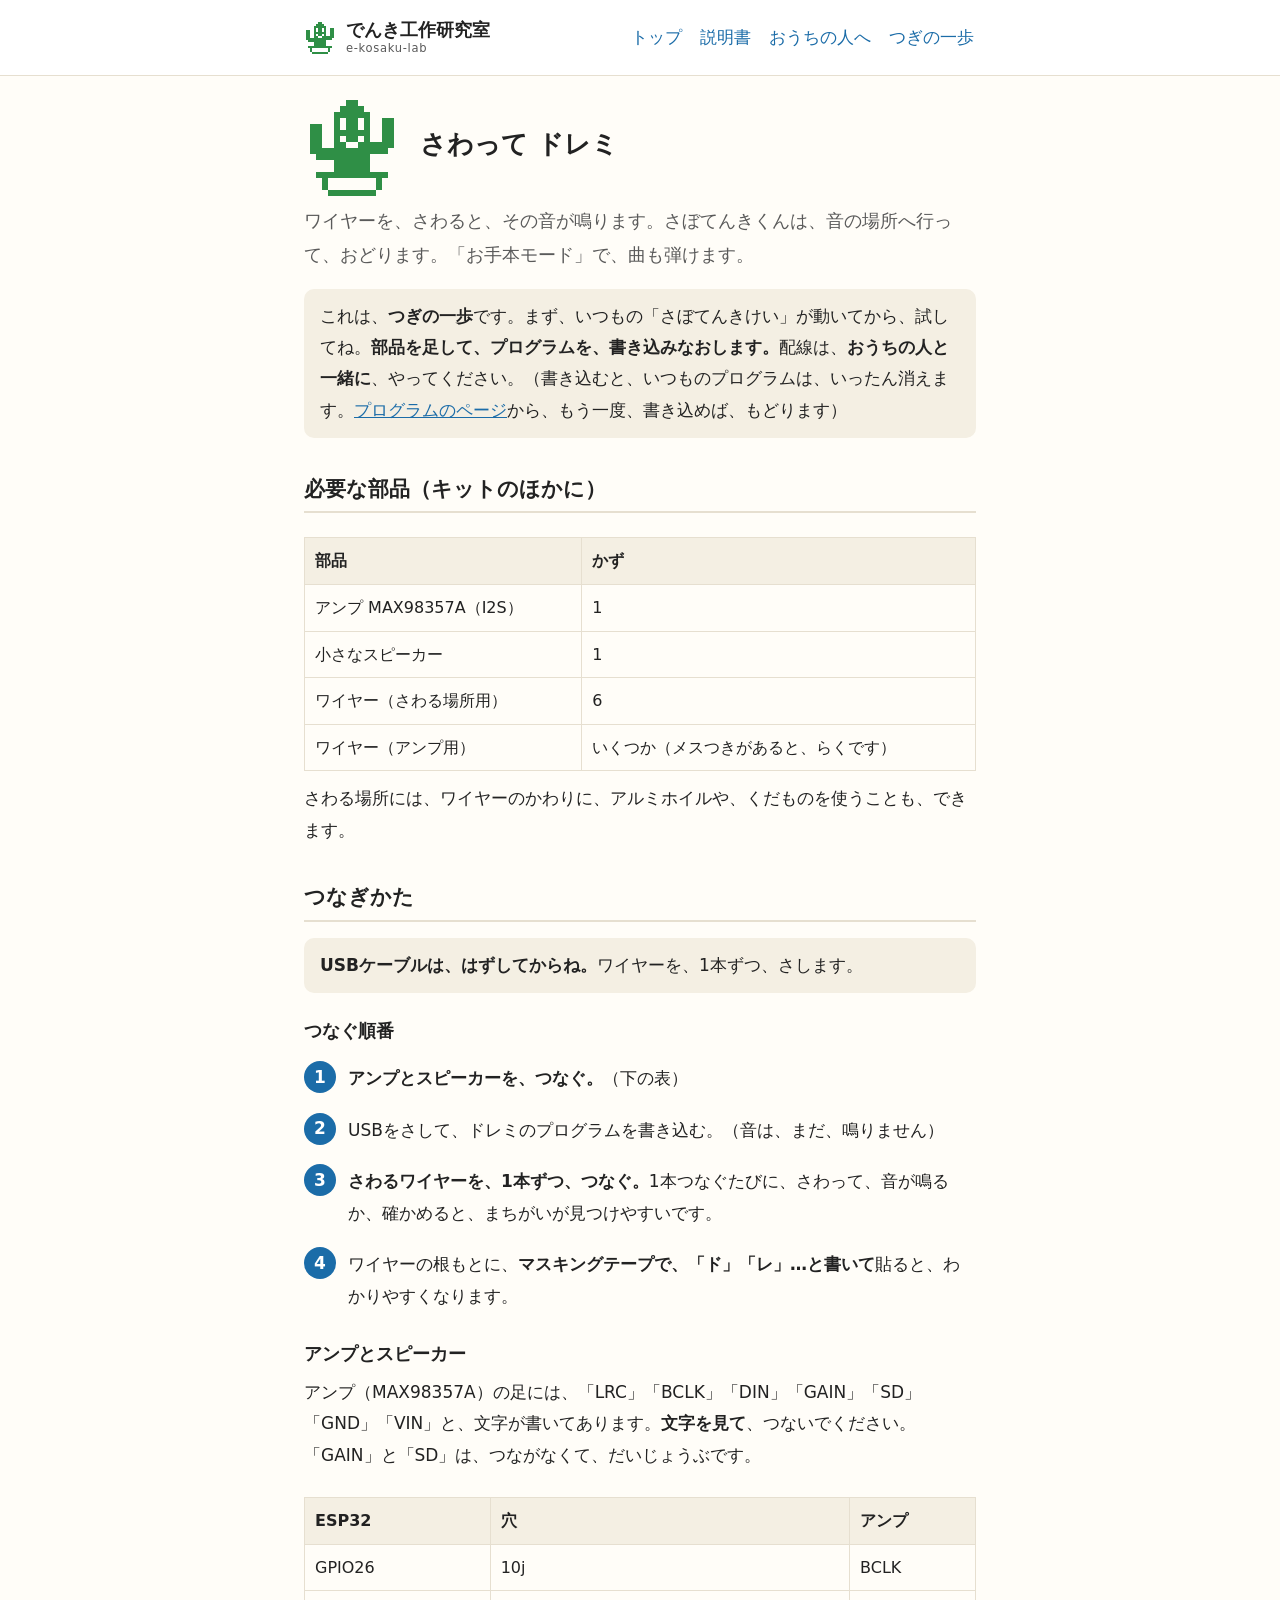
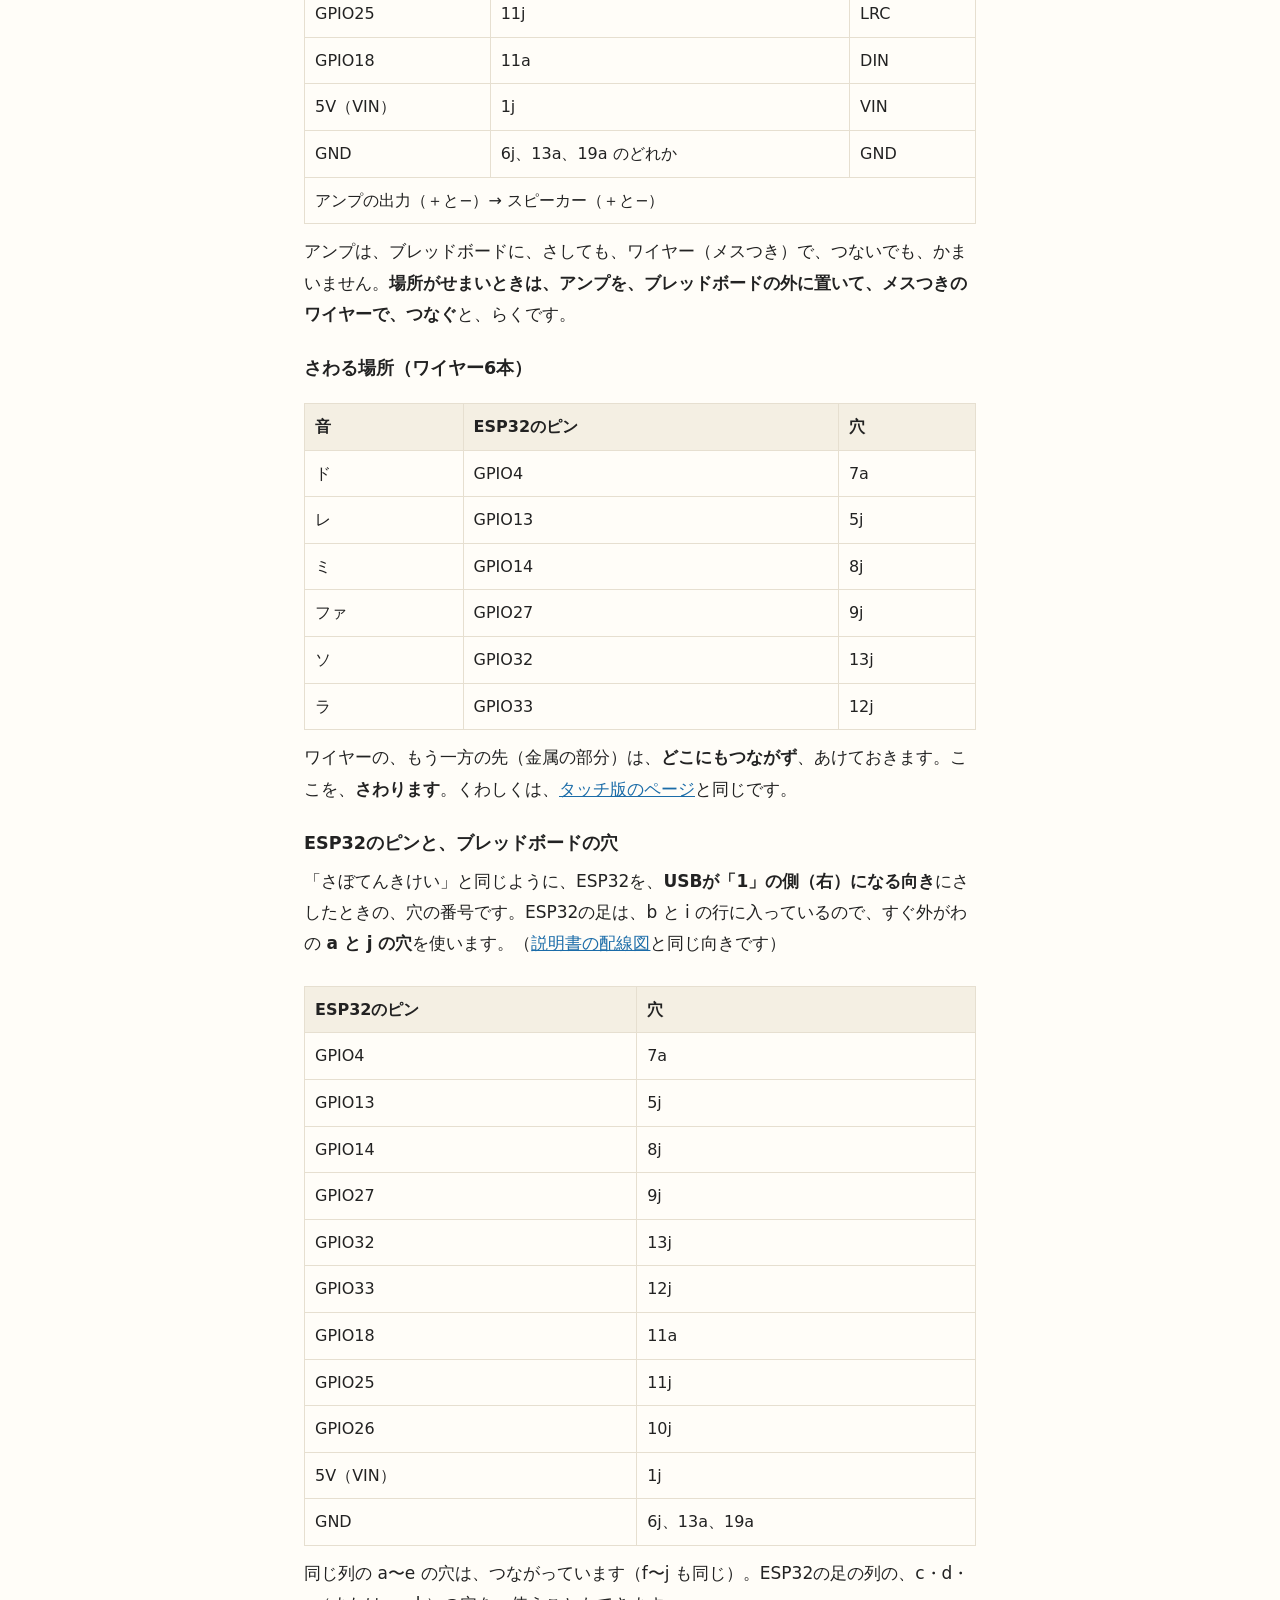
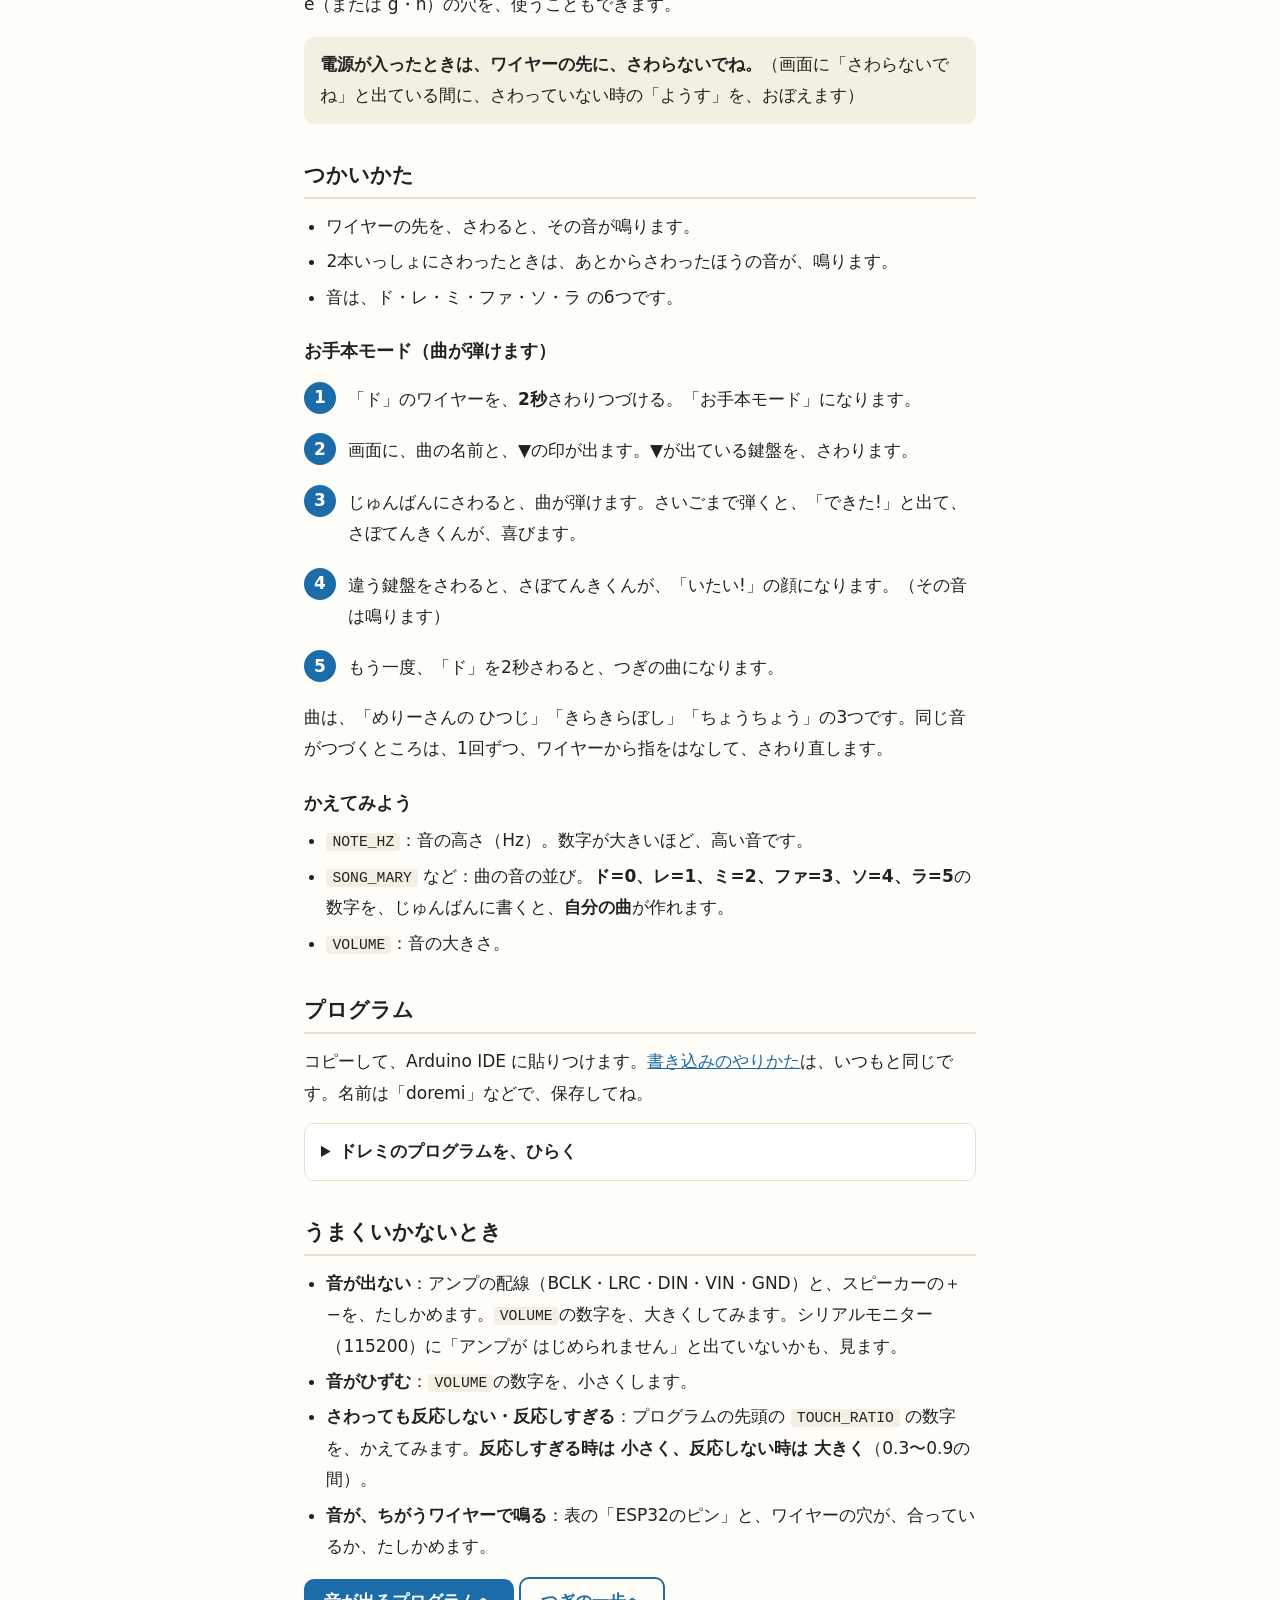
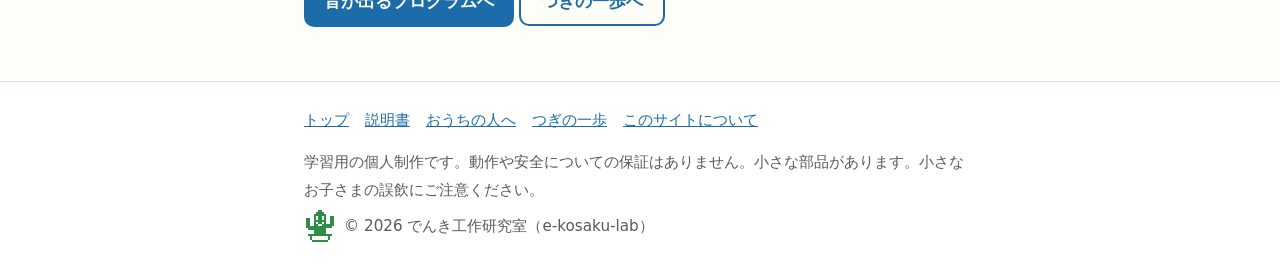
==== doremi.html @ 2db9613e "ふみきり・ドレミを別ページにして、配線の解説を追加 Co-Authored-By: Claude Sonnet 5.5 <noreply@anthropic.com>" ====
<!doctype html>
<html lang="ja">
<head>
<meta charset="utf-8">
<meta name="viewport" content="width=device-width, initial-scale=1">
<title>さわってドレミを作る｜でんき工作研究室</title>
<meta name="description" content="ワイヤーをさわると、ドレミの音が鳴り、さぼてんきくんがおどります。お手本モードで曲も弾けます。プログラムと配線の説明です。">
<link rel="stylesheet" href="style.css">
<link rel="icon" href="favicon.svg" type="image/svg+xml">
<style>
pre.code{max-height:28em;overflow:auto;font-size:.82rem;line-height:1.5;white-space:pre}
.copybar{position:sticky;top:0;z-index:2;background:var(--bg,#fff);padding:6px 0}
</style>
</head>
<body>
<a class="skip" href="#main">本文へ</a>
<header class="site">
  <div class="wrap">
    <a class="brand" href="index.html"><canvas class="sabo xs" data-face="kaiteki" aria-hidden="true"></canvas><span class="brand-text">でんき工作研究室<small>e-kosaku-lab</small></span></a>
    <nav class="main" aria-label="メインメニュー">
      <ul>
        <li><a href="index.html">トップ</a></li>
        <li><a href="manual.html">説明書</a></li>
        <li><a href="parents.html">おうちの人へ</a></li>
        <li><a href="next.html">つぎの一歩</a></li>
      </ul>
    </nav>
  </div>
</header>

<main id="main">
<div class="wrap">

  <div class="hero">
    <canvas class="sabo l" data-face="kaiteki" role="img" aria-label="サボテンのキャラクター、さぼてんきくん"></canvas>
    <h1>さわって ドレミ</h1>
  </div>
  <p class="lead">ワイヤーを、さわると、その音が鳴ります。さぼてんきくんは、音の場所へ行って、おどります。「お手本モード」で、曲も弾けます。</p>
  <div class="note">
    これは、<strong>つぎの一歩</strong>です。まず、いつもの「さぼてんきけい」が動いてから、試してね。<strong>部品を足して、プログラムを、書き込みなおします。</strong>配線は、<strong>おうちの人と一緒に</strong>、やってください。（書き込むと、いつものプログラムは、いったん消えます。<a href="program.html">プログラムのページ</a>から、もう一度、書き込めば、もどります）
  </div>

  <h2 id="parts">必要な部品（キットのほかに）</h2>
  <div class="tablewrap">
    <table>
      <thead><tr><th>部品</th><th>かず</th></tr></thead>
      <tbody>
        <tr><td class="nw">アンプ MAX98357A（I2S）</td><td>1</td></tr>
        <tr><td class="nw">小さなスピーカー</td><td>1</td></tr>
        <tr><td class="nw">ワイヤー（さわる場所用）</td><td>6</td></tr>
        <tr><td class="nw">ワイヤー（アンプ用）</td><td>いくつか（メスつきがあると、らくです）</td></tr>
      </tbody>
    </table>
  </div>
  <p>さわる場所には、ワイヤーのかわりに、アルミホイルや、くだものを使うことも、できます。</p>

  <h2 id="wire">つなぎかた</h2>
  <div class="note"><strong>USBケーブルは、はずしてからね。</strong>ワイヤーを、1本ずつ、さします。</div>

  <h3>つなぐ順番</h3>
  <ol class="steps">
    <li><strong>アンプとスピーカーを、つなぐ。</strong>（下の表）</li>
    <li>USBをさして、ドレミのプログラムを書き込む。（音は、まだ、鳴りません）</li>
    <li><strong>さわるワイヤーを、1本ずつ、つなぐ。</strong>1本つなぐたびに、さわって、音が鳴るか、確かめると、まちがいが見つけやすいです。</li>
    <li>ワイヤーの根もとに、<strong>マスキングテープで、「ド」「レ」…と書いて</strong>貼ると、わかりやすくなります。</li>
  </ol>
  <h3>アンプとスピーカー</h3>
  <p>アンプ（MAX98357A）の足には、「LRC」「BCLK」「DIN」「GAIN」「SD」「GND」「VIN」と、文字が書いてあります。<strong>文字を見て</strong>、つないでください。「GAIN」と「SD」は、つながなくて、だいじょうぶです。</p>
  <div class="tablewrap">
    <table>
      <thead><tr><th>ESP32</th><th>穴</th><th>アンプ</th></tr></thead>
      <tbody>
        <tr><td>GPIO26</td><td>10j</td><td>BCLK</td></tr>
        <tr><td>GPIO25</td><td>11j</td><td>LRC</td></tr>
        <tr><td>GPIO18</td><td>11a</td><td>DIN</td></tr>
        <tr><td>5V（VIN）</td><td>1j</td><td>VIN</td></tr>
        <tr><td>GND</td><td>6j、13a、19a のどれか</td><td>GND</td></tr>
        <tr><td colspan="3">アンプの出力（＋と−）→ スピーカー（＋と−）</td></tr>
      </tbody>
    </table>
  </div>
  <p>アンプは、ブレッドボードに、さしても、ワイヤー（メスつき）で、つないでも、かまいません。<strong>場所がせまいときは、アンプを、ブレッドボードの外に置いて、メスつきのワイヤーで、つなぐ</strong>と、らくです。</p>

  <h3>さわる場所（ワイヤー6本）</h3>
  <div class="tablewrap">
    <table>
      <thead><tr><th>音</th><th>ESP32のピン</th><th>穴</th></tr></thead>
      <tbody>
        <tr><td>ド</td><td>GPIO4</td><td>7a</td></tr>
        <tr><td>レ</td><td>GPIO13</td><td>5j</td></tr>
        <tr><td>ミ</td><td>GPIO14</td><td>8j</td></tr>
        <tr><td>ファ</td><td>GPIO27</td><td>9j</td></tr>
        <tr><td>ソ</td><td>GPIO32</td><td>13j</td></tr>
        <tr><td>ラ</td><td>GPIO33</td><td>12j</td></tr>
      </tbody>
    </table>
  </div>
  <p>ワイヤーの、もう一方の先（金属の部分）は、<strong>どこにもつながず</strong>、あけておきます。ここを、<strong>さわります</strong>。くわしくは、<a href="touch.html">タッチ版のページ</a>と同じです。</p>
  <h3>ESP32のピンと、ブレッドボードの穴</h3>
  <p>「さぼてんきけい」と同じように、ESP32を、<strong>USBが「1」の側（右）になる向き</strong>にさしたときの、穴の番号です。ESP32の足は、b と i の行に入っているので、すぐ外がわの <strong>a と j の穴</strong>を使います。（<a href="manual.html#step1">説明書の配線図</a>と同じ向きです）</p>
  <div class="tablewrap">
    <table>
      <thead><tr><th>ESP32のピン</th><th>穴</th></tr></thead>
      <tbody>
        <tr><td>GPIO4</td><td>7a</td></tr>
        <tr><td>GPIO13</td><td>5j</td></tr>
        <tr><td>GPIO14</td><td>8j</td></tr>
        <tr><td>GPIO27</td><td>9j</td></tr>
        <tr><td>GPIO32</td><td>13j</td></tr>
        <tr><td>GPIO33</td><td>12j</td></tr>
        <tr><td>GPIO18</td><td>11a</td></tr>
        <tr><td>GPIO25</td><td>11j</td></tr>
        <tr><td>GPIO26</td><td>10j</td></tr>
        <tr><td>5V（VIN）</td><td>1j</td></tr>
        <tr><td>GND</td><td>6j、13a、19a</td></tr>
      </tbody>
    </table>
  </div>
  <p>同じ列の a〜e の穴は、つながっています（f〜j も同じ）。ESP32の足の列の、c・d・e（または g・h）の穴を、使うこともできます。</p>

  <div class="note"><strong>電源が入ったときは、ワイヤーの先に、さわらないでね。</strong>（画面に「さわらないでね」と出ている間に、さわっていない時の「ようす」を、おぼえます）</div>

  <h2 id="use">つかいかた</h2>
  <ul>
    <li>ワイヤーの先を、さわると、その音が鳴ります。</li>
    <li>2本いっしょにさわったときは、あとからさわったほうの音が、鳴ります。</li>
    <li>音は、ド・レ・ミ・ファ・ソ・ラ の6つです。</li>
  </ul>

  <h3>お手本モード（曲が弾けます）</h3>
  <ol class="steps">
    <li>「ド」のワイヤーを、<strong>2秒</strong>さわりつづける。「お手本モード」になります。</li>
    <li>画面に、曲の名前と、<strong>▼</strong>の印が出ます。▼が出ている鍵盤を、さわります。</li>
    <li>じゅんばんにさわると、曲が弾けます。さいごまで弾くと、「できた!」と出て、さぼてんきくんが、喜びます。</li>
    <li>違う鍵盤をさわると、さぼてんきくんが、「いたい!」の顔になります。（その音は鳴ります）</li>
    <li>もう一度、「ド」を2秒さわると、つぎの曲になります。</li>
  </ol>
  <p>曲は、「めりーさんの ひつじ」「きらきらぼし」「ちょうちょう」の3つです。同じ音がつづくところは、1回ずつ、ワイヤーから指をはなして、さわり直します。</p>

  <h3>かえてみよう</h3>
  <ul>
    <li><code>NOTE_HZ</code>：音の高さ（Hz）。数字が大きいほど、高い音です。</li>
    <li><code>SONG_MARY</code> など：曲の音の並び。<strong>ド=0、レ=1、ミ=2、ファ=3、ソ=4、ラ=5</strong>の数字を、じゅんばんに書くと、<strong>自分の曲</strong>が作れます。</li>
    <li><code>VOLUME</code>：音の大きさ。</li>
  </ul>

  <h2 id="code">プログラム</h2>
  <p>コピーして、Arduino IDE に貼りつけます。<a href="program.html#steps">書き込みのやりかた</a>は、いつもと同じです。名前は「doremi」などで、保存してね。</p>
  <details>
    <summary>ドレミのプログラムを、ひらく</summary>
    <div>
      <div class="copybar"><button type="button" class="btn copy-btn" data-copy="code-doremi">ドレミをコピーする</button></div>
<pre class="code"><code id="code-doremi">// さぼてんきくんの さわってドレミ（ESP32 + 0.96インチOLED + アンプ・スピーカー）
//
// 「さぼてんきけい」の、追加パックの プログラムです。
// ワイヤー（や、アルミホイル、くだものなど）を さわると、「ドレミ」の音が 鳴ります。
// 音に あわせて、さぼてんきくんが おどります。
//
// このプログラムは Wi-Fi / Bluetooth を一切使いません（WiFi.h などを読み込んでいません）。
//
// 必要なライブラリ: U8g2 （olikraus）
// ボード設定: ツール → ボード → esp32 → 「ESP32 Dev Module」
//
// 必要な部品（キットのほかに）:
//   ・アンプ MAX98357A モジュール（I2S）と、スピーカー
//   ・ワイヤー 6本（さわる場所 用。ジャンパーワイヤーの オス側）
//
// 配線:
//   ESP32 3V3     → OLED VDD
//   ESP32 GND     → OLED GND
//   ESP32 GPIO21  → OLED SDA
//   ESP32 GPIO22  → OLED SCK
//   ESP32 GPIO26  → アンプ BCLK
//   ESP32 GPIO25  → アンプ LRC
//   ESP32 GPIO18  → アンプ DIN
//   ESP32 5V（VIN）→ アンプ VIN（アンプは、5Vでも 3.3Vでも 動きます）
//   ESP32 GND     → アンプ GND
//   アンプの 出力 → スピーカー（＋と −）
//   さわる場所（ワイヤーの、もう一方の先は、どこにも つながない）:
//     GPIO4  → ド     GPIO13 → レ     GPIO14 → ミ
//     GPIO27 → ファ   GPIO32 → ソ     GPIO33 → ラ
//
// つかいかた:
//   ワイヤーの先を さわると、その音が 鳴ります。さぼてんきくんは、音の 場所へ 行って おどります。
//   2本いっしょに さわった ときは、あとから さわった ほうの 音が 鳴ります。
//   「ド」の ワイヤーを 2びょう さわりつづけると、「お手本モード」に なります。
//     お手本モードでは、つぎに さわる 鍵盤の 上に ▼ が 出ます。じゅんばんに さわると、曲が 弾けます。
//     曲は、「めりーさんの ひつじ」「きらきらぼし」「ちょうちょう」の 3つ。
//     もういちど 2びょう さわりつづけると、つぎの 曲 → ... → じゆうに ひく、と きりかわります。
//   ※ 電源を入れる時は、ワイヤーの先に、さわらないでください。

#include &lt;Wire.h&gt;
#include &lt;U8g2lib.h&gt;
#include &lt;ESP_I2S.h&gt;

// =====================================================================
//  かえてみよう！（ここから下を書きかえると、音や 動きがかわります）
//  書きかえたら、もう一度「書き込み」ボタン（→）をおしてね。
// =====================================================================

// ---- ① 音を かえてみよう ----
// 音の 高さ（Hz）。数字が 大きいほど 高い音です。ド・レ・ミ・ファ・ソ・ラ の じゅんばん。
const int NOTE_HZ[6] = {523, 587, 659, 698, 784, 880};
// 画面の 鍵盤に 出る 文字（ひらがな・カタカナが おすすめ）
const char *NOTE_NAME[6] = {&quot;ド&quot;, &quot;レ&quot;, &quot;ミ&quot;, &quot;ファ&quot;, &quot;ソ&quot;, &quot;ラ&quot;};
const int VOLUME = 4000;   // 音の 大きさ（0〜20000。大きすぎると ひずみます）

// ---- ② お手本の 曲を かえてみよう ----
// 音の ばんごう: ド=0  レ=1  ミ=2  ファ=3  ソ=4  ラ=5
// 同じ 音が つづく ところは、1回ずつ、はなして、さわりなおします。
// 曲の 名前は、画面の 左上に 出ます（ぜんぶで 6もじ まで）。
const uint8_t SONG_MARY[] = {              // めりーさんの ひつじ
  2, 1, 0, 1, 2, 2, 2,   1, 1, 1,   2, 4, 4,
  2, 1, 0, 1, 2, 2, 2, 2,   1, 1, 2, 1, 0};
const uint8_t SONG_KIRAKIRA[] = {          // きらきらぼし
  0, 0, 4, 4, 5, 5, 4,   3, 3, 2, 2, 1, 1, 0,
  4, 4, 3, 3, 2, 2, 1,   4, 4, 3, 3, 2, 2, 1,
  0, 0, 4, 4, 5, 5, 4,   3, 3, 2, 2, 1, 1, 0};
const uint8_t SONG_CHOUCHOU[] = {          // ちょうちょう
  4, 2, 2,   3, 1, 1,   0, 1, 2, 3, 4, 4, 4,
  4, 2, 2, 2,   3, 1, 1, 1,   0, 2, 4, 4, 2,
  1, 1, 1, 1, 1, 2, 3,   2, 2, 2, 2, 2, 3, 4,
  4, 2, 2,   3, 1, 1,   0, 2, 4, 4, 0};
struct Song {
  const char *name;
  const uint8_t *notes;
  int n;
};
const Song SONGS[] = {
  {&quot;めりーさん&quot;, SONG_MARY, (int)sizeof(SONG_MARY)},
  {&quot;きらきらぼし&quot;, SONG_KIRAKIRA, (int)sizeof(SONG_KIRAKIRA)},
  {&quot;ちょうちょう&quot;, SONG_CHOUCHOU, (int)sizeof(SONG_CHOUCHOU)},
};
const int SONG_N = 3;                      // 曲の かず（かえたら、おなじ数に）
const unsigned long MODE_HOLD_MS = 2000;   // 「ド」を これだけ さわりつづけると、お手本モードが きりかわる（ミリ秒）

// ---- ③ さぼてんきくんの うごきを かえてみよう ----
const unsigned long DANCE_MS = 120;   // おどりの 絵の きりかえの間かく（ミリ秒）。小さいほど はやい
const unsigned long ANIME_MS = 500;   // 音が ない ときの 絵の きりかえの間かく（ミリ秒）

// ---- ④ タッチの ぐあいを かえてみよう ----
// 0.3〜0.9 の間で。反応しすぎる時は 小さく、反応しない時は 大きく。
const float TOUCH_RATIO = 0.6;
const int TOUCH_CONFIRM = 2;               // 何回つづけて 同じなら さわったと みなすか（小さいほど すばやい）
const unsigned long LONG_MS = 1200;

// ---- ⑤ 0と1で 絵をかえてみよう ----
// 1 が「光るドット」、0 が「光らないドット」です。1行に16こ、16行あります。
// 名前のさいごに 2 がついているのが、絵2 です。（交互に出して、おどって見えます）

// かいてき: にこにこ顔の さぼてんきくん
const char *MARK_KAITEKI[16] = {
  &quot;0000000110000000&quot;,
  &quot;0000001111000000&quot;,
  &quot;0000011111100000&quot;,
  &quot;0110010110100000&quot;,
  &quot;0110010110100110&quot;,
  &quot;0110011111100110&quot;,
  &quot;0110010110100110&quot;,
  &quot;0111111001100110&quot;,
  &quot;0011111111111110&quot;,
  &quot;0000011111111100&quot;,
  &quot;0000011111100000&quot;,
  &quot;0000011111100000&quot;,
  &quot;0011111111111100&quot;,
  &quot;0001000000001000&quot;,
  &quot;0001000000001000&quot;,
  &quot;0000111111110000&quot;,
};

// かいてき（絵2）
const char *MARK_KAITEKI2[16] = {
  &quot;0000000110000000&quot;,
  &quot;0000001111000000&quot;,
  &quot;0000011111100000&quot;,
  &quot;0000010110100110&quot;,
  &quot;0110010110100110&quot;,
  &quot;0110011111100110&quot;,
  &quot;0110010110100110&quot;,
  &quot;0110011001111110&quot;,
  &quot;0111111111111100&quot;,
  &quot;0011111111100000&quot;,
  &quot;0000011111100000&quot;,
  &quot;0000011111100000&quot;,
  &quot;0011111111111100&quot;,
  &quot;0001000000001000&quot;,
  &quot;0001000000001000&quot;,
  &quot;0000111111110000&quot;,
};

// じめじめ: じめじめ顔の さぼてんきくん
const char *MARK_JIMEJIME[16] = {
  &quot;0100000110000000&quot;,
  &quot;0011001111000110&quot;,
  &quot;0000011111101000&quot;,
  &quot;0011010110100000&quot;,
  &quot;0110010110101100&quot;,
  &quot;0110011111100110&quot;,
  &quot;0110010000100110&quot;,
  &quot;0111111111100110&quot;,
  &quot;0011111111111110&quot;,
  &quot;0000011111111100&quot;,
  &quot;0000011111100000&quot;,
  &quot;0000011111100000&quot;,
  &quot;0011111111111100&quot;,
  &quot;0001000000001000&quot;,
  &quot;0001000000001000&quot;,
  &quot;0000111111110000&quot;,
};

// じめじめ（絵2）
const char *MARK_JIMEJIME2[16] = {
  &quot;1000000110000000&quot;,
  &quot;0100001111000010&quot;,
  &quot;0000011111100100&quot;,
  &quot;0110011111100000&quot;,
  &quot;0110010110100110&quot;,
  &quot;0110011111100110&quot;,
  &quot;0110010000100110&quot;,
  &quot;0111111111100110&quot;,
  &quot;0011111111111110&quot;,
  &quot;0000011111111100&quot;,
  &quot;0000011111100000&quot;,
  &quot;0000011111100000&quot;,
  &quot;0011111111111100&quot;,
  &quot;0001000000001000&quot;,
  &quot;0001000000001000&quot;,
  &quot;0000111111110000&quot;,
};

// からから: からからで あつそうな さぼてんきくん
const char *MARK_KARAKARA[16] = {
  &quot;0000000110001000&quot;,
  &quot;0010001111000100&quot;,
  &quot;0100011111101000&quot;,
  &quot;0010011111100100&quot;,
  &quot;0100010110100000&quot;,
  &quot;0000011111111100&quot;,
  &quot;0011111001111110&quot;,
  &quot;0111110000100110&quot;,
  &quot;0110011111100110&quot;,
  &quot;0110011111100110&quot;,
  &quot;0110011111100000&quot;,
  &quot;0000011111100000&quot;,
  &quot;0011111111111100&quot;,
  &quot;0001000000001000&quot;,
  &quot;0001000000001000&quot;,
  &quot;0000111111110000&quot;,
};

// からから（絵2）
const char *MARK_KARAKARA2[16] = {
  &quot;0000000110000100&quot;,
  &quot;0100001111001000&quot;,
  &quot;0010011111100100&quot;,
  &quot;0100011111101000&quot;,
  &quot;0010010110100000&quot;,
  &quot;0000011111111100&quot;,
  &quot;0011111001111110&quot;,
  &quot;0111110110100110&quot;,
  &quot;0110011111100110&quot;,
  &quot;0110011111100110&quot;,
  &quot;0110011111100000&quot;,
  &quot;0000011111100000&quot;,
  &quot;0011111111111100&quot;,
  &quot;0001000000001000&quot;,
  &quot;0001000000001000&quot;,
  &quot;0000111111110000&quot;,
};

// いたい！: タッチして、びっくりした さぼてんきくん（絵1）
const char *MARK_ITAI[16] = {
  &quot;1000000110000001&quot;,
  &quot;0100001111000010&quot;,
  &quot;0000011111100000&quot;,
  &quot;0110010110100000&quot;,
  &quot;0110011001100110&quot;,
  &quot;0110010110100110&quot;,
  &quot;0110011001100110&quot;,
  &quot;0111111001100110&quot;,
  &quot;0011111111111110&quot;,
  &quot;0000011111111100&quot;,
  &quot;0000011111100000&quot;,
  &quot;0000011111100000&quot;,
  &quot;0011111111111100&quot;,
  &quot;0001000000001000&quot;,
  &quot;0001000000001000&quot;,
  &quot;0000111111110000&quot;,
};

// いたい！（絵2）
const char *MARK_ITAI2[16] = {
  &quot;0100000110000010&quot;,
  &quot;1000001111000001&quot;,
  &quot;0000011111100000&quot;,
  &quot;0110010110100000&quot;,
  &quot;0110011001100110&quot;,
  &quot;0110010110100110&quot;,
  &quot;0110011001100110&quot;,
  &quot;0111111001100110&quot;,
  &quot;0011111111111110&quot;,
  &quot;0000011111111100&quot;,
  &quot;0000011111100000&quot;,
  &quot;0000011111100000&quot;,
  &quot;0011111111111100&quot;,
  &quot;0001000000001000&quot;,
  &quot;0001000000001000&quot;,
  &quot;0000111111110000&quot;,
};

// えへへ: なでられて、うれしい さぼてんきくん（絵1）
const char *MARK_TERE[16] = {
  &quot;0001000110001000&quot;,
  &quot;0011101111011100&quot;,
  &quot;0001011111101000&quot;,
  &quot;0110011111100000&quot;,
  &quot;0110010110100110&quot;,
  &quot;0110011111100110&quot;,
  &quot;0110010110100110&quot;,
  &quot;0111111001100110&quot;,
  &quot;0011111111111110&quot;,
  &quot;0000011111111100&quot;,
  &quot;0000011111100000&quot;,
  &quot;0000011111100000&quot;,
  &quot;0011111111111100&quot;,
  &quot;0001000000001000&quot;,
  &quot;0001000000001000&quot;,
  &quot;0000111111110000&quot;,
};

// えへへ（絵2）
const char *MARK_TERE2[16] = {
  &quot;0000000110000000&quot;,
  &quot;0001001111001000&quot;,
  &quot;0000011111100000&quot;,
  &quot;0110011111100000&quot;,
  &quot;0110010110100110&quot;,
  &quot;0110011111100110&quot;,
  &quot;0110010110100110&quot;,
  &quot;0111111001100110&quot;,
  &quot;0011111111111110&quot;,
  &quot;0000011111111100&quot;,
  &quot;0000011111100000&quot;,
  &quot;0000011111100000&quot;,
  &quot;0011111111111100&quot;,
  &quot;0001000000001000&quot;,
  &quot;0001000000001000&quot;,
  &quot;0000111111110000&quot;,
};

// =====================================================================
//  かえてみよう ここまで（ここから下は、なれてきたら読んでみよう）
// =====================================================================

U8G2_SSD1306_128X64_NONAME_F_HW_I2C display(U8G2_R0, U8X8_PIN_NONE);

const int MARK_SIZE = 16;
const int MARK_SCALE = 2;

const int I2S_BCLK = 26;
const int I2S_LRC = 25;
const int I2S_DIN = 18;

struct TouchPad {
  int pin;
  float base;               // さわっていない時の 値（きじゅん）
  bool down;                // いま さわっているか
  int cnt;                  // ちょうし を みる ための かぞえ
  unsigned long pendMs;     // さわり はじめた とき
  unsigned long downMs;     // さわった ときこく
  bool longFired;
  bool pressedEdge;         // いま さわった
  bool releasedEdge;        // いま はなした
  bool longEdge;            // いま ながく さわった
  unsigned long heldMs;     // はなした とき の、さわっていた 長さ
};

// ESP32 は、さわると 値が 小さくなる
float measureBase(int pin) {
  long sum = 0;
  for (int i = 0; i &lt; 16; i++) {
    sum += touchRead(pin);
    delay(4);
  }
  return sum / 16.0f;
}

void padUpdate(TouchPad &amp;p, unsigned long now) {
  p.pressedEdge = false;
  p.releasedEdge = false;
  p.longEdge = false;
  float v = (float)touchRead(p.pin);
  bool raw = v &lt; p.base * TOUCH_RATIO;
  if (raw == p.down) {
    p.cnt = 0;
    // さわっていない間は、きじゅんを、ゆっくり なおす
    if (!raw &amp;&amp; v &gt; p.base * 0.8f) p.base = p.base * 0.98f + v * 0.02f;
  } else {
    if (p.cnt == 0) p.pendMs = now;
    p.cnt++;
    if (p.cnt &gt;= TOUCH_CONFIRM) {  // 3回つづけて 同じ → きまり（ちらつき よけ。かず は TOUCH_CONFIRM）
      p.down = raw;
      p.cnt = 0;
      if (raw) {
        p.pressedEdge = true;
        p.downMs = p.pendMs;
        p.longFired = false;
      } else {
        p.releasedEdge = true;
        p.heldMs = now - p.downMs;
      }
    }
  }
  if (p.down &amp;&amp; !p.longFired &amp;&amp; now - p.downMs &gt;= LONG_MS) {
    p.longFired = true;
    p.longEdge = true;
  }
}

// ---- 音を出す（MAX98357A アンプ + スピーカー）----
// 音は、「音のたんとう」の仕事（別の仕事）が、ずっと出しつづけます。
// g_freq に、音の高さ（Hz）を入れると、その音が鳴りつづけます。0 を入れると、しずかになります。
// g_bellHz に、音の高さ（Hz）を入れると、かねを「カーン」と 1回 たたいた音が 鳴ります（すぐ 0 にもどります）。
const int SAMPLE_RATE = 16000;
I2SClass i2s;
volatile int g_freq = 0;
volatile int g_bellHz = 0;

void audioTask(void *arg) {
  static int16_t buf[160];
  float phase = 0, amp = 0;
  float bellPhase = 0, bellStep = 0, bellAmp = 0;
  while (true) {
    int bh = g_bellHz;
    if (bh &gt; 0) {                 // かねを たたく
      bellStep = 2.0f * 3.14159265f * bh / SAMPLE_RATE;
      bellPhase = 0;
      bellAmp = 1.0f;
      g_bellHz = 0;
    }
    int f = g_freq;
    float target = (f &gt; 0) ? (float)VOLUME : 0.0f;
    float step = (f &gt; 0) ? (2.0f * 3.14159265f * f / SAMPLE_RATE) : 0.0f;
    for (int i = 0; i &lt; 160; i++) {
      amp += (target - amp) * 0.02f;   // ふわっと 大きく・小さく（ぶつっ という音を へらす）
      phase += step;
      if (phase &gt; 6.2831853f) phase -= 6.2831853f;
      float v = (sinf(phase) + 0.3f * sinf(phase * 3.0f)) * amp * 0.75f;
      if (bellAmp &gt; 0.001f) {       // かねの 音: 高い 音が まざって、だんだん 小さくなる
        bellPhase += bellStep;
        float b = sinf(bellPhase) + 0.5f * sinf(bellPhase * 2.76f) + 0.25f * sinf(bellPhase * 5.4f);
        v += b * bellAmp * VOLUME * 0.5f;
        bellAmp *= 0.9993f;         // 「カーン」の 長さ（1に ちかいほど 長い）
      }
      buf[i] = (int16_t)v;
    }
    i2s.write((uint8_t *)buf, sizeof(buf));
  }
}

void audioBegin() {
  i2s.setPins(I2S_BCLK, I2S_LRC, I2S_DIN);
  if (!i2s.begin(I2S_MODE_STD, SAMPLE_RATE, I2S_DATA_BIT_WIDTH_16BIT, I2S_SLOT_MODE_MONO)) {
    Serial.println(&quot;アンプ（MAX98357A）が はじめられません。配線を たしかめてください&quot;);
    return;
  }
  xTaskCreatePinnedToCore(audioTask, &quot;audio&quot;, 4096, NULL, 1, NULL, 0);
}

const int NPADS = 6;
TouchPad pads[NPADS] = {
  {4, 0, false, 0, 0, 0, false, false, false, false, 0},
  {13, 0, false, 0, 0, 0, false, false, false, false, 0},
  {14, 0, false, 0, 0, 0, false, false, false, false, 0},
  {27, 0, false, 0, 0, 0, false, false, false, false, 0},
  {32, 0, false, 0, 0, 0, false, false, false, false, 0},
  {33, 0, false, 0, 0, 0, false, false, false, false, 0},
};
unsigned long lastPress[NPADS] = {0, 0, 0, 0, 0, 0};

// ---- 0と1の絵を、画面にかく（scale は 1ドットを 何倍で出すか）----
void drawMarkS(const char *const mark[], int x, int y, int scale) {
  for (int row = 0; row &lt; MARK_SIZE; row++) {
    const char *line = mark[row];
    for (int col = 0; col &lt; MARK_SIZE &amp;&amp; line[col] != &#x27;\0&#x27;; col++) {
      if (line[col] == &#x27;1&#x27;) {
        display.drawBox(x + col * scale, y + row * scale, scale, scale);
      }
    }
  }
}
void drawMark(const char *const mark[], int x, int y) {
  drawMarkS(mark, x, y, MARK_SCALE);
}

int current = -1;          // いま 鳴っている 音（-1 は しずか）
float cactusX = 48;        // さぼてんきくんの よこいち

const int KEY_W = 20;
const int KEY_X0 = 1;      // 6こ × 21 ドット = 126
const int KEY_Y = 48;

// ---- お手本モード ----
int songMode = -1;         // -1: じゆうに ひく　0〜: お手本の 曲ばんごう
int songPos = 0;           // 何ばんめの 音か
bool songDone = false;     // 弾きおわった
unsigned long doneMs = 0;
unsigned long missUntil = 0;   // まちがえた ときの 顔の 長さ
bool modeFired = false;

void drawScene(unsigned long now) {
  display.clearBuffer();
  display.setFont(u8g2_font_b12_t_japanese2);
  bool teach = (songMode &gt;= 0);

  // さぼてんきくん
  const char *const *m;
  int hop = 0;
  bool dance = (current &gt;= 0) || songDone;
  int f = (now / DANCE_MS) % 2;
  if (teach &amp;&amp; now &lt; missUntil) {
    m = f ? MARK_ITAI2 : MARK_ITAI;
  } else if (dance) {
    hop = f ? -5 : 0;
    m = f ? MARK_TERE2 : MARK_KAITEKI2;
    if (current &gt;= 3 || songDone) m = f ? MARK_TERE : MARK_TERE2;
  } else {
    m = ((now / ANIME_MS) % 2) ? MARK_KAITEKI2 : MARK_KAITEKI;
  }
  int cy = teach ? 6 : 11;
  drawMarkS(m, (int)cactusX, cy + (hop &lt; 0 ? hop : 0), MARK_SCALE);

  // お手本の 表示
  if (teach) {
    char t[24];
    display.drawUTF8(0, 13, SONGS[songMode].name);
    if (songDone) snprintf(t, sizeof(t), &quot;できた!&quot;);
    else snprintf(t, sizeof(t), &quot;%d/%d&quot;, songPos + 1, SONGS[songMode].n);
    display.drawUTF8(0, 29, t);
    if (!songDone &amp;&amp; (now / 300) % 2 == 0) {
      int tn = SONGS[songMode].notes[songPos];
      int cx = KEY_X0 + tn * (KEY_W + 1) + KEY_W / 2;
      display.drawTriangle(cx - 4, 40, cx + 4, 40, cx, 46);   // つぎは ここ！
    }
  }

  // 鍵盤
  display.setFont(u8g2_font_b10_t_japanese1);
  for (int i = 0; i &lt; NPADS; i++) {
    int x = KEY_X0 + i * (KEY_W + 1);
    bool on = (i == current);
    if (on) display.drawBox(x, KEY_Y, KEY_W, 16);
    else display.drawFrame(x, KEY_Y, KEY_W, 16);
    display.setDrawColor(on ? 0 : 1);
    int w = display.getUTF8Width(NOTE_NAME[i]);
    display.drawUTF8(x + (KEY_W - w) / 2, KEY_Y + 12, NOTE_NAME[i]);
    display.setDrawColor(1);
  }
  display.sendBuffer();
}

void setup() {
  Serial.begin(115200);
  Wire.begin(21, 22);
  display.begin();
  display.setBusClock(400000);
  display.enableUTF8Print();
  display.setFont(u8g2_font_b12_t_japanese2);

  display.clearBuffer();
  display.drawUTF8(0, 30, &quot;さわってドレミ&quot;);
  drawMarkS(MARK_KAITEKI, 48, 4, 1);
  display.drawUTF8(0, 62, &quot;さわらないでね&quot;);
  display.sendBuffer();

  audioBegin();
  for (int i = 0; i &lt; NPADS; i++) pads[i].base = measureBase(pads[i].pin);
  Serial.println(&quot;タッチの きじゅん:&quot;);
  for (int i = 0; i &lt; NPADS; i++) Serial.printf(&quot;  GPIO%d = %.0f\n&quot;, pads[i].pin, pads[i].base);
}

void loop() {
  unsigned long now = millis();
  for (int i = 0; i &lt; NPADS; i++) {
    padUpdate(pads[i], now);
    if (pads[i].pressedEdge) lastPress[i] = now;
  }

  // 「ド」を 2びょう さわりつづけると、お手本モードを きりかえる
  if (pads[0].pressedEdge) modeFired = false;
  if (pads[0].down &amp;&amp; !modeFired &amp;&amp; now - pads[0].downMs &gt;= MODE_HOLD_MS) {
    modeFired = true;
    songMode++;
    if (songMode &gt;= SONG_N) songMode = -1;
    songPos = 0;
    songDone = false;
    Serial.printf(&quot;お手本モード = %d\n&quot;, songMode);
  }

  // さわっている 中で、いちばん あとから さわった ものの 音を 鳴らす
  // （モードを きりかえている 間の「ド」は、しずかに する）
  int best = -1;
  for (int i = 0; i &lt; NPADS; i++) {
    if (!pads[i].down) continue;
    if (i == 0 &amp;&amp; modeFired) continue;
    if (best &lt; 0 || lastPress[i] &gt; lastPress[best]) best = i;
  }
  current = best;
  g_freq = (best &gt;= 0) ? NOTE_HZ[best] : 0;

  // お手本: つぎの 音を さわったら すすむ
  if (songMode &gt;= 0) {
    if (songDone) {
      if (now - doneMs &gt; 3000) { songDone = false; songPos = 0; }   // 3びょう あと、さいしょから
    } else {
      for (int i = 0; i &lt; NPADS; i++) {
        if (!pads[i].pressedEdge || (i == 0 &amp;&amp; modeFired)) continue;
        if (i == SONGS[songMode].notes[songPos]) {
          songPos++;
          if (songPos &gt;= SONGS[songMode].n) { songDone = true; doneMs = now; }
        } else {
          missUntil = now + 400;      // ちがう 音
        }
      }
    }
  }

  // さぼてんきくんは、音の 場所へ（お手本モードでは 右がわに いる）
  float target = cactusX;
  if (songMode &gt;= 0) {
    target = 92;
  } else if (current &gt;= 0) {
    target = KEY_X0 + current * (KEY_W + 1) + KEY_W / 2 - MARK_SIZE * MARK_SCALE / 2;
  }
  if (target &lt; 0) target = 0;
  if (target &gt; 128 - MARK_SIZE * MARK_SCALE) target = 128 - MARK_SIZE * MARK_SCALE;
  cactusX += (target - cactusX) * 0.35f;

  drawScene(now);
}
</code></pre>
    </div>
  </details>

  <h2 id="trouble">うまくいかないとき</h2>
  <ul>
    <li><strong>音が出ない</strong>：アンプの配線（BCLK・LRC・DIN・VIN・GND）と、スピーカーの＋−を、たしかめます。<code>VOLUME</code>の数字を、大きくしてみます。シリアルモニター（115200）に「アンプが はじめられません」と出ていないかも、見ます。</li>
    <li><strong>音がひずむ</strong>：<code>VOLUME</code>の数字を、小さくします。</li>
    <li><strong>さわっても反応しない・反応しすぎる</strong>：プログラムの先頭の <code>TOUCH_RATIO</code> の数字を、かえてみます。<strong>反応しすぎる時は 小さく、反応しない時は 大きく</strong>（0.3〜0.9の間）。</li>
    <li><strong>音が、ちがうワイヤーで鳴る</strong>：表の「ESP32のピン」と、ワイヤーの穴が、合っているか、たしかめます。</li>
  </ul>

  <p><a class="btn" href="sound.html">音が出るプログラムへ</a> <a class="btn ghost" href="next.html">つぎの一歩へ</a></p>

</div>
</main>

<footer class="site">
  <div class="wrap">
    <ul>
      <li><a href="index.html">トップ</a></li>
      <li><a href="manual.html">説明書</a></li>
      <li><a href="parents.html">おうちの人へ</a></li>
      <li><a href="next.html">つぎの一歩</a></li>
      <li><a href="index.html#about">このサイトについて</a></li>
    </ul>
    <p>学習用の個人制作です。動作や安全についての保証はありません。小さな部品があります。小さなお子さまの誤飲にご注意ください。</p>
    <p class="foot-sabo"><canvas class="sabo xs" data-face="kaiteki" aria-hidden="true"></canvas><span>&copy; 2026 でんき工作研究室（e-kosaku-lab）</span></p>
  </div>
</footer>
<script src="sabo.js"></script>
<script src="lightbox.js" defer></script>
<script>
document.addEventListener('click',function(e){
  var b=e.target.closest('.copy-btn'); if(!b) return;
  var el=document.getElementById(b.getAttribute('data-copy')); if(!el) return;
  var t=el.textContent, o=b.getAttribute('data-label')||b.textContent; b.setAttribute('data-label',o);
  function done(m){ b.textContent=m; setTimeout(function(){ b.textContent=o; },3000); }
  function pick(){ var r=document.createRange(); r.selectNodeContents(el); var s=getSelection(); s.removeAllRanges(); s.addRange(r); done('文字を選びました。Ctrl+C（Macは⌘+C）でコピーしてください'); }
  if(navigator.clipboard && navigator.clipboard.writeText){ navigator.clipboard.writeText(t).then(function(){ done('コピーしました'); }, pick); } else { pick(); }
});
</script>
</body>
</html>
---- style.css ----
:root{
  --bg:#fffdf8; --fg:#222; --muted:#5a5a5a; --card:#fff; --line:#e6dfd0;
  --accent:#1b6ca8; --accent-fg:#fff; --warn-bg:#fff4f4; --warn:#b3261e;
  --ok-bg:#eef7ee; --soft:#f4efe3;
}
@media (prefers-color-scheme: dark){
  :root{
    --bg:#16181c; --fg:#eee; --muted:#b5b5b5; --card:#1f2228; --line:#34383f;
    --accent:#6db3ec; --accent-fg:#0b1a26; --warn-bg:#2b1a1a; --warn:#ff8a80;
    --ok-bg:#1b2a1d; --soft:#252a31;
  }
}
*{box-sizing:border-box}
html{font-size:100%;-webkit-text-size-adjust:100%}
body{
  margin:0; background:var(--bg); color:var(--fg);
  font-family:"Hiragino Sans","Hiragino Kaku Gothic ProN","Yu Gothic","Meiryo",system-ui,sans-serif;
  line-height:1.85; font-size:1.0625rem;
}
.wrap{max-width:44rem; margin:0 auto; padding:0 16px}
a{color:var(--accent)}
a:focus-visible,summary:focus-visible,.btn:focus-visible{outline:3px solid var(--accent);outline-offset:3px;border-radius:4px}
.skip{position:absolute;left:-999px;top:0;background:var(--accent);color:var(--accent-fg);padding:8px 12px;z-index:10}
.skip:focus{left:8px;top:8px}
header.site{border-bottom:1px solid var(--line);background:var(--card)}
header.site .wrap{display:flex;flex-wrap:wrap;align-items:center;justify-content:space-between;gap:8px;padding-top:12px;padding-bottom:12px}
.brand{display:inline-flex;align-items:center;gap:10px;font-weight:700;font-size:1.1rem;color:var(--fg);text-decoration:none;line-height:1.3}
.brand-text{display:block}
.brand small{display:block;font-size:.72rem;font-weight:400;color:var(--muted);letter-spacing:.06em;line-height:1.2}
nav.main ul{display:flex;gap:4px 14px;flex-wrap:wrap;list-style:none;margin:0;padding:0}
nav.main a{display:inline-block;padding:6px 2px;text-decoration:none}
nav.main a[aria-current="page"]{font-weight:700;border-bottom:3px solid var(--accent)}
main{padding:24px 0 40px}
h1{font-size:1.65rem;line-height:1.4;margin:0 0 12px}
h2{font-size:1.3rem;line-height:1.5;margin:36px 0 12px;padding-bottom:6px;border-bottom:2px solid var(--line)}
h3{font-size:1.1rem;margin:22px 0 6px}
p{margin:0 0 14px}
.lead{font-size:1.15rem;color:var(--muted)}
.card{background:var(--card);border:1px solid var(--line);border-radius:12px;padding:16px 18px;margin:14px 0}
.card h3{margin-top:0}
.grid{display:grid;gap:14px;grid-template-columns:1fr}
@media(min-width:640px){.grid.two{grid-template-columns:1fr 1fr}}
.btn{display:inline-block;min-height:48px;padding:10px 20px;border-radius:10px;background:var(--accent);color:var(--accent-fg);text-decoration:none;font-weight:700;line-height:1.5}
.btn.big{display:block;text-align:center;font-size:1.15rem;padding:14px 20px}
.btn.ghost{background:transparent;color:var(--accent);border:2px solid var(--accent)}
.btn[aria-disabled="true"]{background:var(--soft);color:var(--muted);border:2px dashed var(--line);cursor:not-allowed}
.note,.warn,.draft,.ok{border-radius:10px;padding:12px 16px;margin:16px 0}
.note{background:var(--soft)}
.warn{background:var(--warn-bg);border:2px solid var(--warn)}
.warn strong.t{color:var(--warn)}
.ok{background:var(--ok-bg)}
.draft{background:var(--soft);border:2px dashed var(--muted)}
.tag{display:inline-block;font-size:.8rem;padding:1px 8px;border-radius:999px;background:var(--soft);border:1px solid var(--line);color:var(--muted);vertical-align:middle;margin-left:6px}
table{border-collapse:collapse;width:100%;margin:12px 0;font-size:1rem}
th,td{border:1px solid var(--line);padding:8px 10px;text-align:left;vertical-align:top}
th{background:var(--soft)}
.tablewrap{overflow-x:auto}
code,pre{font-family:ui-monospace,"SFMono-Regular",Menlo,Consolas,monospace;font-size:.92rem}
pre{background:var(--soft);border:1px solid var(--line);border-radius:8px;padding:12px;overflow-x:auto;margin:10px 0}
:not(pre)>code{background:var(--soft);padding:1px 6px;border-radius:4px}
details{background:var(--card);border:1px solid var(--line);border-radius:10px;margin:12px 0}
summary{cursor:pointer;padding:12px 16px;font-weight:700;min-height:48px}
details>div{padding:0 16px 8px}
ol,ul{padding-left:1.4rem;margin:0 0 14px}
li{margin:4px 0}
figure{margin:16px 0}
figure img{max-width:100%;height:auto;background:#fff;border:1px solid var(--line);border-radius:8px}
figcaption{font-size:.95rem;color:var(--muted)}
.steps{counter-reset:s;list-style:none;padding:0}
.steps>li{counter-increment:s;position:relative;padding:4px 0 4px 44px;margin:12px 0}
.steps>li::before{content:counter(s);position:absolute;left:0;top:2px;width:32px;height:32px;border-radius:50%;background:var(--accent);color:var(--accent-fg);font-weight:700;display:flex;align-items:center;justify-content:center}
footer.site{border-top:1px solid var(--line);background:var(--card);padding:20px 0;font-size:.95rem;color:var(--muted)}
footer.site ul{list-style:none;padding:0;display:flex;flex-wrap:wrap;gap:6px 16px;margin:0 0 10px}
footer.site p{margin:0 0 6px}
.pr{display:inline-block;font-size:.75rem;font-weight:700;border:1px solid var(--muted);border-radius:4px;padding:0 6px;color:var(--muted);margin-right:6px}

/* ---- 説明書のステップ・画面の例・ドット絵メーカー ---- */
h4{font-size:1.02rem;margin:18px 0 6px}
.stepno{display:inline-flex;align-items:center;justify-content:center;width:2rem;height:2rem;margin-right:10px;border-radius:50%;background:var(--accent);color:var(--accent-fg);font-size:1.05rem;vertical-align:.1em}
.oled{display:flex;justify-content:space-between;align-items:flex-start;gap:12px;max-width:22rem;margin:16px 0;padding:14px 16px;background:#05070a;border:6px solid #2a2f37;border-radius:10px;color:#9fe3ff;font-family:ui-monospace,"SFMono-Regular",Menlo,Consolas,monospace;line-height:1.6}
.oled-text{font-size:1rem;white-space:nowrap}
.oled-mark{width:64px;height:64px;flex:none;image-rendering:pixelated}
.btn.small{min-height:44px;padding:8px 14px;font-size:.95rem;cursor:pointer;font-family:inherit}
button.btn{border:0;font-family:inherit;cursor:pointer}
button.btn.ghost{border:2px solid var(--accent)}
.dotmaker{background:var(--card);border:1px solid var(--line);border-radius:12px;padding:14px;margin:12px 0}
.dotgrid{display:grid;grid-template-columns:repeat(16,1fr);gap:1px;width:100%;max-width:22rem;aspect-ratio:1;background:var(--line);border:1px solid var(--line);touch-action:none;user-select:none;-webkit-user-select:none}
.dotgrid button{all:unset;display:block;background:var(--bg);cursor:pointer}
.dotgrid button[aria-pressed="true"]{background:var(--fg)}
.dotgrid button:focus-visible{outline:2px solid var(--accent);outline-offset:-2px}
.dotbtns{display:flex;flex-wrap:wrap;gap:8px;margin:12px 0}
.dotmaker textarea{display:block;width:100%;margin:6px 0 10px;padding:10px;font-family:ui-monospace,"SFMono-Regular",Menlo,Consolas,monospace;font-size:.85rem;line-height:1.4;background:var(--soft);color:var(--fg);border:1px solid var(--line);border-radius:8px;resize:vertical}

/* ---- さぼてんきくん ---- */
:root{--sabo:#2f8f46}
@media (prefers-color-scheme: dark){:root{--sabo:#7fd48f}}
canvas[data-face].sabo{display:block;flex:none;width:48px;height:48px;image-rendering:pixelated;color:var(--sabo)}
canvas.sabo.xs{width:32px;height:32px}
canvas.sabo.s{width:48px;height:48px}
canvas.sabo.m{width:64px;height:64px}
canvas.sabo.l{width:96px;height:96px}
canvas.sabo.xl{width:128px;height:128px}
h2 canvas.sabo,h3 canvas.sabo{display:inline-block;vertical-align:middle;margin-left:10px}
.hero{display:flex;align-items:center;gap:20px;margin:0 0 8px}
.hero>div{min-width:0}
.hero h1{margin:0 0 8px}
.hero .lead{margin:0}
@media(max-width:519px){.hero{flex-direction:column;align-items:flex-start;gap:10px}}
.sabo-say{display:flex;align-items:center;gap:14px}
.sabo-say>div{min-width:0}
.sabo-say p{margin:0 0 8px}
.sabo-say>div>:last-child{margin-bottom:0}
.sabo-trio{list-style:none;padding:0;margin:16px 0;display:grid;grid-template-columns:repeat(3,1fr);gap:10px;text-align:center}
.sabo-trio li{margin:0;padding:12px 6px;background:var(--card);border:1px solid var(--line);border-radius:12px}
.sabo-trio canvas{margin:0 auto 6px}
.sabo-trio strong{display:block}
.sabo-trio span{display:block;font-size:.9rem;line-height:1.5;color:var(--muted)}
.foot-sabo{display:flex;align-items:center;gap:8px}

/* 写真・画面の並び */
.photos{display:grid;grid-template-columns:repeat(auto-fit,minmax(230px,1fr));gap:12px;margin:16px 0}
.photos figure{margin:0}
figure figcaption{font-size:.9rem}

/* 広い図を、スマホで横にずらして見る */
.scrollx{overflow-x:auto;-webkit-overflow-scrolling:touch}
.scrollx img{min-width:720px}
.nw{white-space:nowrap}

/* 画像を大きく表示（lightbox.js） */
img.zoomable{cursor:zoom-in}
body.lb-open{overflow:hidden}
.lb{position:fixed;inset:0;z-index:1000;background:rgba(0,0,0,.88);overflow:auto;display:flex;flex-direction:column;align-items:flex-start;padding:48px 12px 24px;cursor:zoom-out}
.lb[hidden]{display:none}
.lb img{max-width:96vw;max-height:80vh;width:auto;height:auto;background:#fff;border-radius:6px;flex:none;margin:0 auto}
.lb-cap{color:#eee;max-width:900px;margin:12px auto 0;font-size:.95rem;line-height:1.6;text-align:center}
.lb-close{position:fixed;top:10px;right:12px;background:#fff;color:#111;border:0;border-radius:20px;padding:8px 16px;font-size:1rem;cursor:pointer}
@media (max-width:700px){
  .lb img.wide, .lb img[src$=".svg"]{max-width:none;max-height:none;width:max(96vw,900px);margin:0}
}
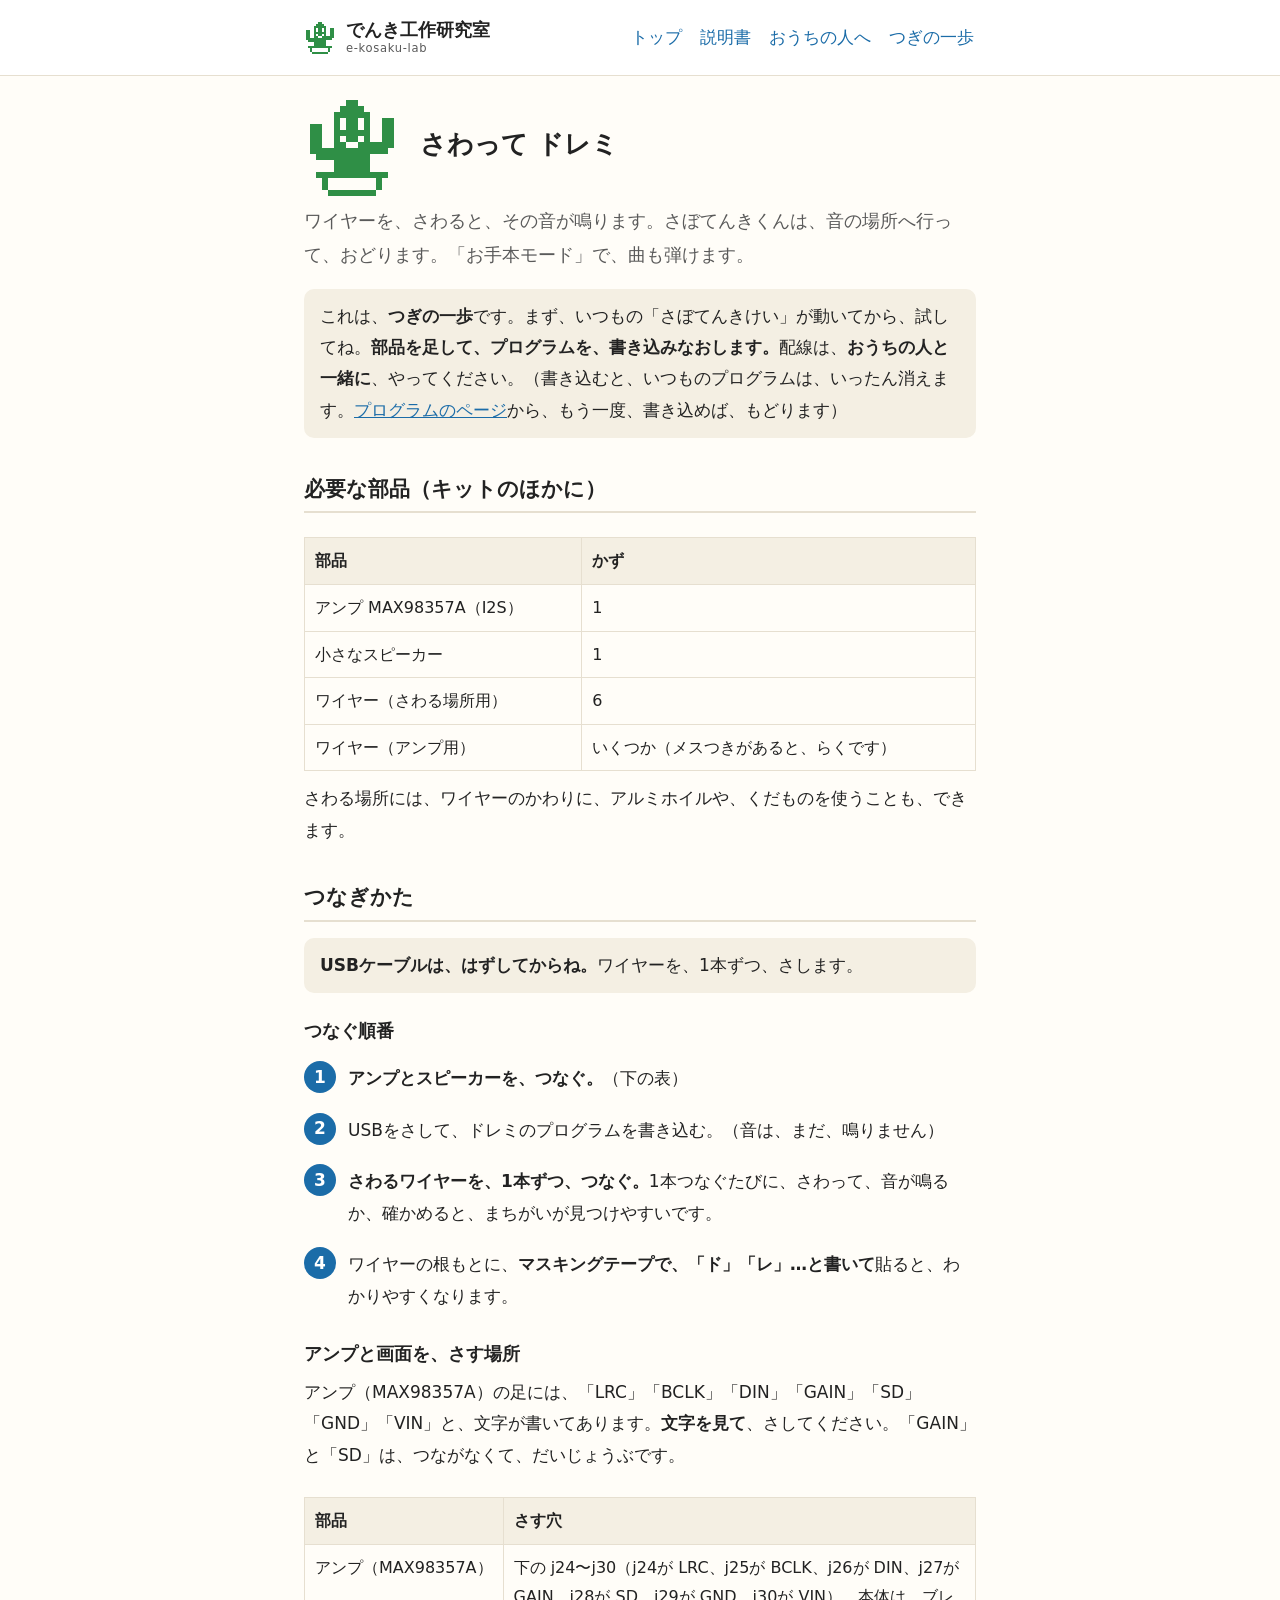
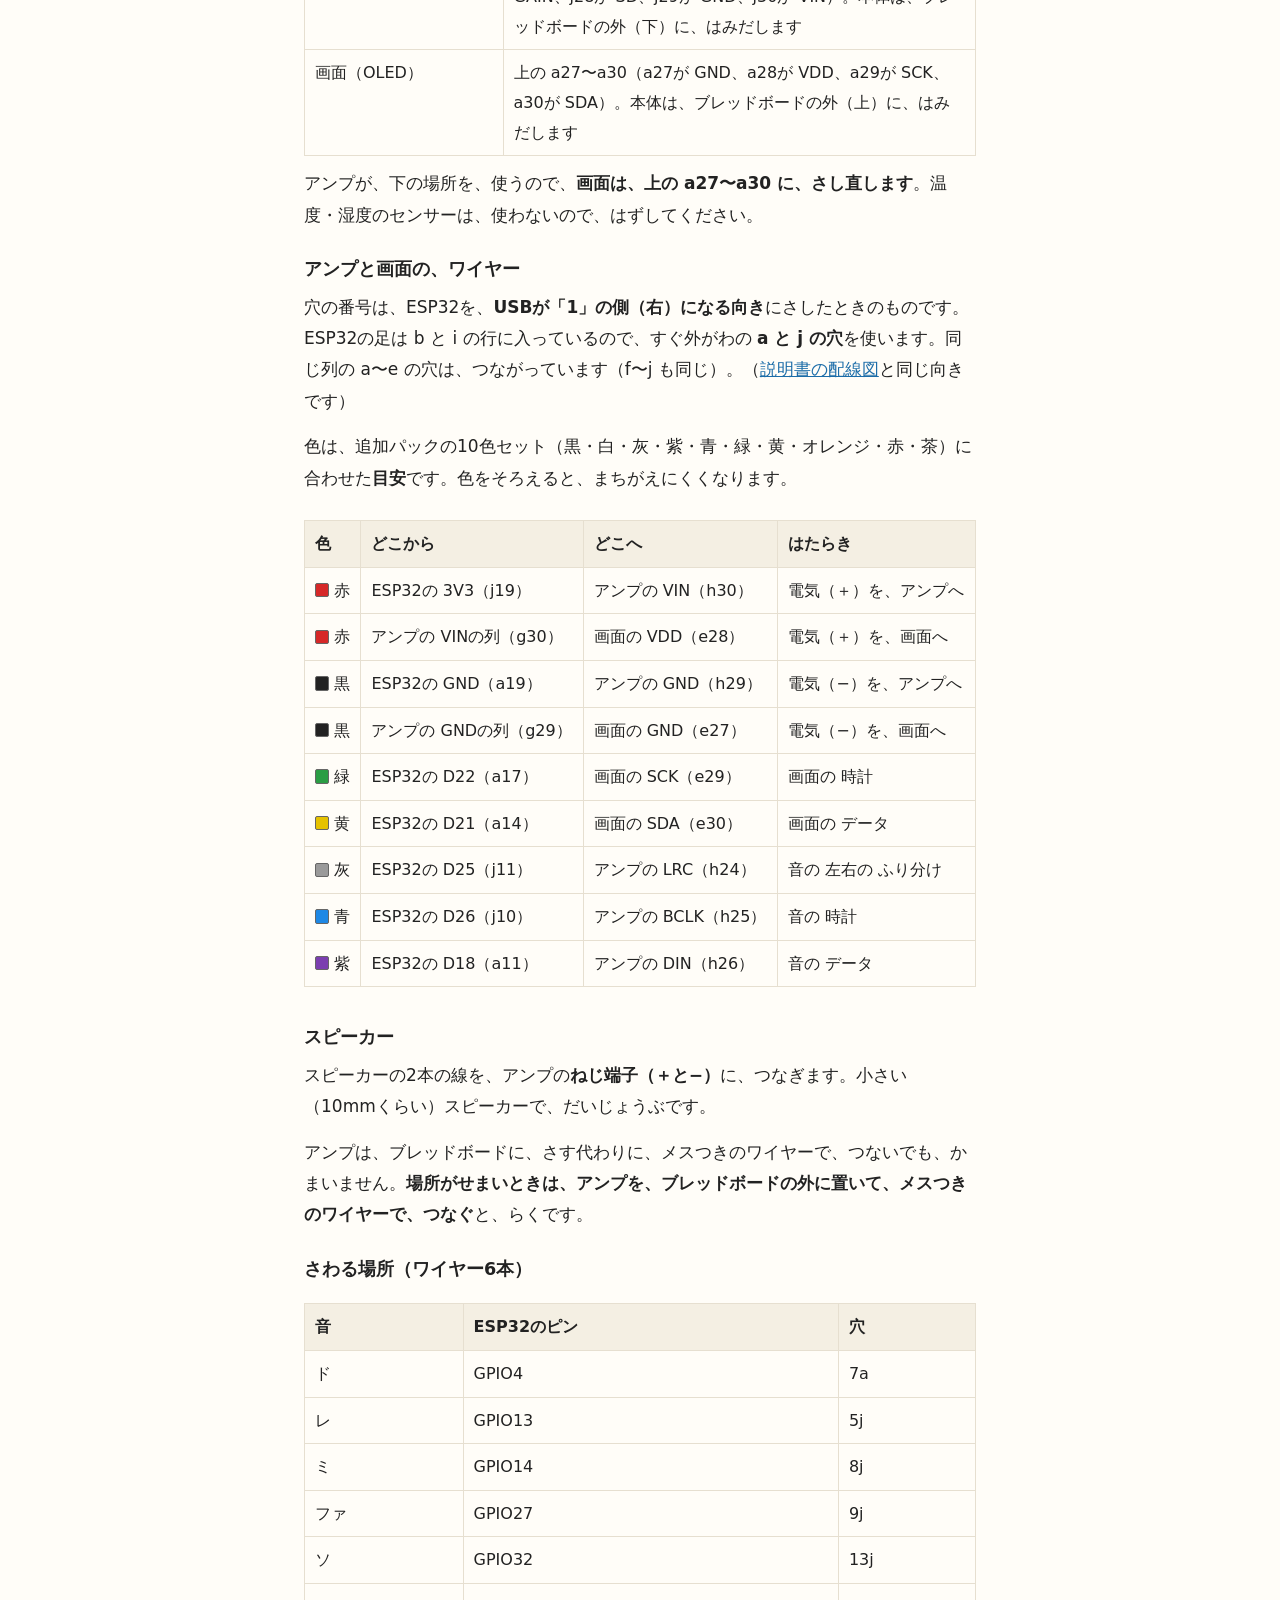
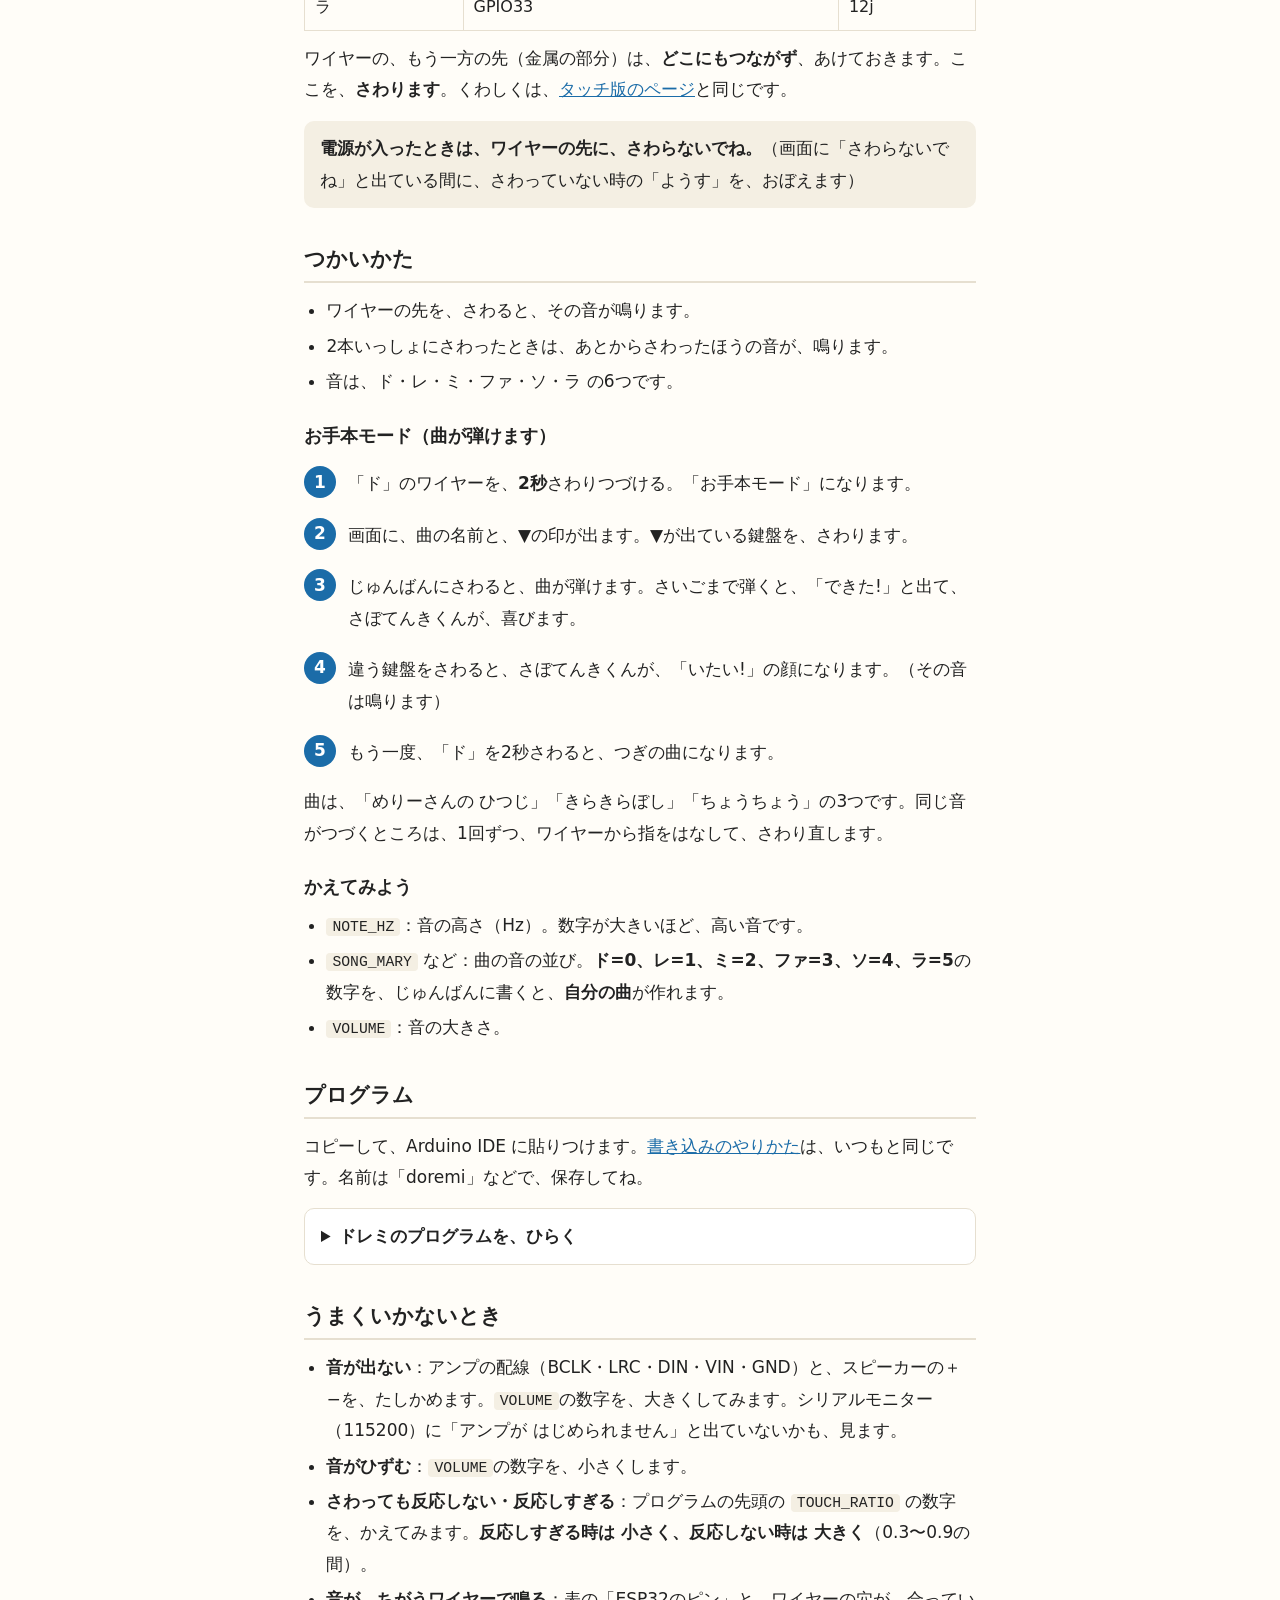
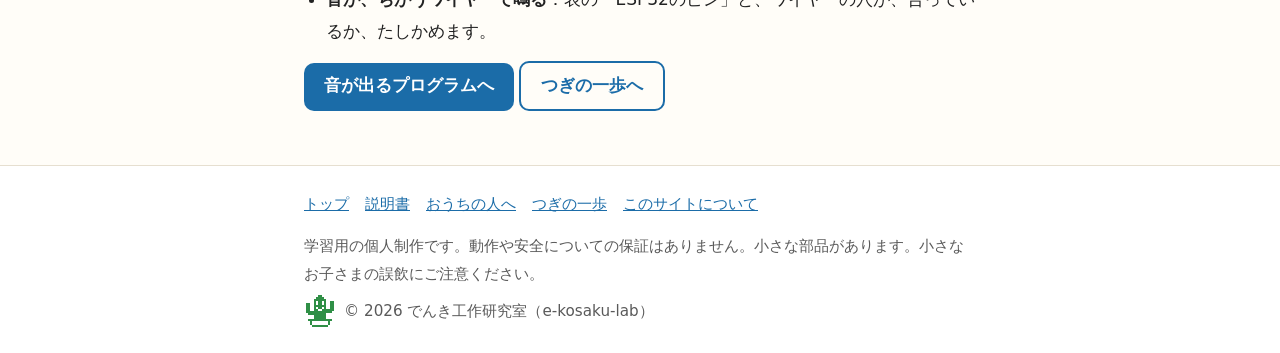
==== commit 616b4ba3: "配線図を直す（ピン名のずれ）。ふみきりの配線を実機に合わせ、タッチ版に配線図を追加 Co-Authored-By: Claude Sonnet 5.5 <noreply@anthropic.com>" ====
--- a/doremi.html
+++ b/doremi.html
@@ -64,22 +64,41 @@
     <li><strong>さわるワイヤーを、1本ずつ、つなぐ。</strong>1本つなぐたびに、さわって、音が鳴るか、確かめると、まちがいが見つけやすいです。</li>
     <li>ワイヤーの根もとに、<strong>マスキングテープで、「ド」「レ」…と書いて</strong>貼ると、わかりやすくなります。</li>
   </ol>
-  <h3>アンプとスピーカー</h3>
-  <p>アンプ（MAX98357A）の足には、「LRC」「BCLK」「DIN」「GAIN」「SD」「GND」「VIN」と、文字が書いてあります。<strong>文字を見て</strong>、つないでください。「GAIN」と「SD」は、つながなくて、だいじょうぶです。</p>
+  <h3>アンプと画面を、さす場所</h3>
+  <p>アンプ（MAX98357A）の足には、「LRC」「BCLK」「DIN」「GAIN」「SD」「GND」「VIN」と、文字が書いてあります。<strong>文字を見て</strong>、さしてください。「GAIN」と「SD」は、つながなくて、だいじょうぶです。</p>
   <div class="tablewrap">
     <table>
-      <thead><tr><th>ESP32</th><th>穴</th><th>アンプ</th></tr></thead>
+      <thead><tr><th>部品</th><th>さす穴</th></tr></thead>
       <tbody>
-        <tr><td>GPIO26</td><td>10j</td><td>BCLK</td></tr>
-        <tr><td>GPIO25</td><td>11j</td><td>LRC</td></tr>
-        <tr><td>GPIO18</td><td>11a</td><td>DIN</td></tr>
-        <tr><td>5V（VIN）</td><td>1j</td><td>VIN</td></tr>
-        <tr><td>GND</td><td>6j、13a、19a のどれか</td><td>GND</td></tr>
-        <tr><td colspan="3">アンプの出力（＋と−）→ スピーカー（＋と−）</td></tr>
+        <tr><td class="nw">アンプ（MAX98357A）</td><td>下の j24〜j30（j24が LRC、j25が BCLK、j26が DIN、j27が GAIN、j28が SD、j29が GND、j30が VIN）。本体は、ブレッドボードの外（下）に、はみだします</td></tr>
+        <tr><td class="nw">画面（OLED）</td><td>上の a27〜a30（a27が GND、a28が VDD、a29が SCK、a30が SDA）。本体は、ブレッドボードの外（上）に、はみだします</td></tr>
       </tbody>
     </table>
   </div>
-  <p>アンプは、ブレッドボードに、さしても、ワイヤー（メスつき）で、つないでも、かまいません。<strong>場所がせまいときは、アンプを、ブレッドボードの外に置いて、メスつきのワイヤーで、つなぐ</strong>と、らくです。</p>
+  <p>アンプが、下の場所を、使うので、<strong>画面は、上の a27〜a30 に、さし直します</strong>。温度・湿度のセンサーは、使わないので、はずしてください。</p>
+
+  <h3>アンプと画面の、ワイヤー</h3>
+  <p>穴の番号は、ESP32を、<strong>USBが「1」の側（右）になる向き</strong>にさしたときのものです。ESP32の足は b と i の行に入っているので、すぐ外がわの <strong>a と j の穴</strong>を使います。同じ列の a〜e の穴は、つながっています（f〜j も同じ）。（<a href="manual.html#step1">説明書の配線図</a>と同じ向きです）</p>
+  <p>色は、追加パックの10色セット（黒・白・灰・紫・青・緑・黄・オレンジ・赤・茶）に合わせた<strong>目安</strong>です。色をそろえると、まちがえにくくなります。</p>
+  <div class="tablewrap">
+    <table>
+      <thead><tr><th>色</th><th>どこから</th><th>どこへ</th><th>はたらき</th></tr></thead>
+      <tbody>
+        <tr><td class="nw"><span style="display:inline-block;width:.9em;height:.9em;background:#d62828;border:1px solid #666;border-radius:2px;vertical-align:-.1em;margin-right:.3em"></span>赤</td><td>ESP32の 3V3（j19）</td><td>アンプの VIN（h30）</td><td>電気（＋）を、アンプへ</td></tr>
+        <tr><td class="nw"><span style="display:inline-block;width:.9em;height:.9em;background:#d62828;border:1px solid #666;border-radius:2px;vertical-align:-.1em;margin-right:.3em"></span>赤</td><td>アンプの VINの列（g30）</td><td>画面の VDD（e28）</td><td>電気（＋）を、画面へ</td></tr>
+        <tr><td class="nw"><span style="display:inline-block;width:.9em;height:.9em;background:#222222;border:1px solid #666;border-radius:2px;vertical-align:-.1em;margin-right:.3em"></span>黒</td><td>ESP32の GND（a19）</td><td>アンプの GND（h29）</td><td>電気（−）を、アンプへ</td></tr>
+        <tr><td class="nw"><span style="display:inline-block;width:.9em;height:.9em;background:#222222;border:1px solid #666;border-radius:2px;vertical-align:-.1em;margin-right:.3em"></span>黒</td><td>アンプの GNDの列（g29）</td><td>画面の GND（e27）</td><td>電気（−）を、画面へ</td></tr>
+        <tr><td class="nw"><span style="display:inline-block;width:.9em;height:.9em;background:#2a9d44;border:1px solid #666;border-radius:2px;vertical-align:-.1em;margin-right:.3em"></span>緑</td><td>ESP32の D22（a17）</td><td>画面の SCK（e29）</td><td>画面の 時計</td></tr>
+        <tr><td class="nw"><span style="display:inline-block;width:.9em;height:.9em;background:#e6c200;border:1px solid #666;border-radius:2px;vertical-align:-.1em;margin-right:.3em"></span>黄</td><td>ESP32の D21（a14）</td><td>画面の SDA（e30）</td><td>画面の データ</td></tr>
+        <tr><td class="nw"><span style="display:inline-block;width:.9em;height:.9em;background:#9a9a9a;border:1px solid #666;border-radius:2px;vertical-align:-.1em;margin-right:.3em"></span>灰</td><td>ESP32の D25（j11）</td><td>アンプの LRC（h24）</td><td>音の 左右の ふり分け</td></tr>
+        <tr><td class="nw"><span style="display:inline-block;width:.9em;height:.9em;background:#1e88e5;border:1px solid #666;border-radius:2px;vertical-align:-.1em;margin-right:.3em"></span>青</td><td>ESP32の D26（j10）</td><td>アンプの BCLK（h25）</td><td>音の 時計</td></tr>
+        <tr><td class="nw"><span style="display:inline-block;width:.9em;height:.9em;background:#7b3fb0;border:1px solid #666;border-radius:2px;vertical-align:-.1em;margin-right:.3em"></span>紫</td><td>ESP32の D18（a11）</td><td>アンプの DIN（h26）</td><td>音の データ</td></tr>
+      </tbody>
+    </table>
+  </div>
+  <h3>スピーカー</h3>
+  <p>スピーカーの2本の線を、アンプの<strong>ねじ端子（＋と−）</strong>に、つなぎます。小さい（10mmくらい）スピーカーで、だいじょうぶです。</p>
+  <p>アンプは、ブレッドボードに、さす代わりに、メスつきのワイヤーで、つないでも、かまいません。<strong>場所がせまいときは、アンプを、ブレッドボードの外に置いて、メスつきのワイヤーで、つなぐ</strong>と、らくです。</p>
 
   <h3>さわる場所（ワイヤー6本）</h3>
   <div class="tablewrap">
@@ -96,28 +115,6 @@
     </table>
   </div>
   <p>ワイヤーの、もう一方の先（金属の部分）は、<strong>どこにもつながず</strong>、あけておきます。ここを、<strong>さわります</strong>。くわしくは、<a href="touch.html">タッチ版のページ</a>と同じです。</p>
-  <h3>ESP32のピンと、ブレッドボードの穴</h3>
-  <p>「さぼてんきけい」と同じように、ESP32を、<strong>USBが「1」の側（右）になる向き</strong>にさしたときの、穴の番号です。ESP32の足は、b と i の行に入っているので、すぐ外がわの <strong>a と j の穴</strong>を使います。（<a href="manual.html#step1">説明書の配線図</a>と同じ向きです）</p>
-  <div class="tablewrap">
-    <table>
-      <thead><tr><th>ESP32のピン</th><th>穴</th></tr></thead>
-      <tbody>
-        <tr><td>GPIO4</td><td>7a</td></tr>
-        <tr><td>GPIO13</td><td>5j</td></tr>
-        <tr><td>GPIO14</td><td>8j</td></tr>
-        <tr><td>GPIO27</td><td>9j</td></tr>
-        <tr><td>GPIO32</td><td>13j</td></tr>
-        <tr><td>GPIO33</td><td>12j</td></tr>
-        <tr><td>GPIO18</td><td>11a</td></tr>
-        <tr><td>GPIO25</td><td>11j</td></tr>
-        <tr><td>GPIO26</td><td>10j</td></tr>
-        <tr><td>5V（VIN）</td><td>1j</td></tr>
-        <tr><td>GND</td><td>6j、13a、19a</td></tr>
-      </tbody>
-    </table>
-  </div>
-  <p>同じ列の a〜e の穴は、つながっています（f〜j も同じ）。ESP32の足の列の、c・d・e（または g・h）の穴を、使うこともできます。</p>
-
   <div class="note"><strong>電源が入ったときは、ワイヤーの先に、さわらないでね。</strong>（画面に「さわらないでね」と出ている間に、さわっていない時の「ようす」を、おぼえます）</div>
 
   <h2 id="use">つかいかた</h2>
@@ -173,7 +170,7 @@
 //   ESP32 GPIO26  → アンプ BCLK
 //   ESP32 GPIO25  → アンプ LRC
 //   ESP32 GPIO18  → アンプ DIN
-//   ESP32 5V（VIN）→ アンプ VIN（アンプは、5Vでも 3.3Vでも 動きます）
+//   ESP32 3V3 → アンプ VIN（5Vでも 動きます。ページの配線図は 3V3）
 //   ESP32 GND     → アンプ GND
 //   アンプの 出力 → スピーカー（＋と −）
 //   さわる場所（ワイヤーの、もう一方の先は、どこにも つながない）:
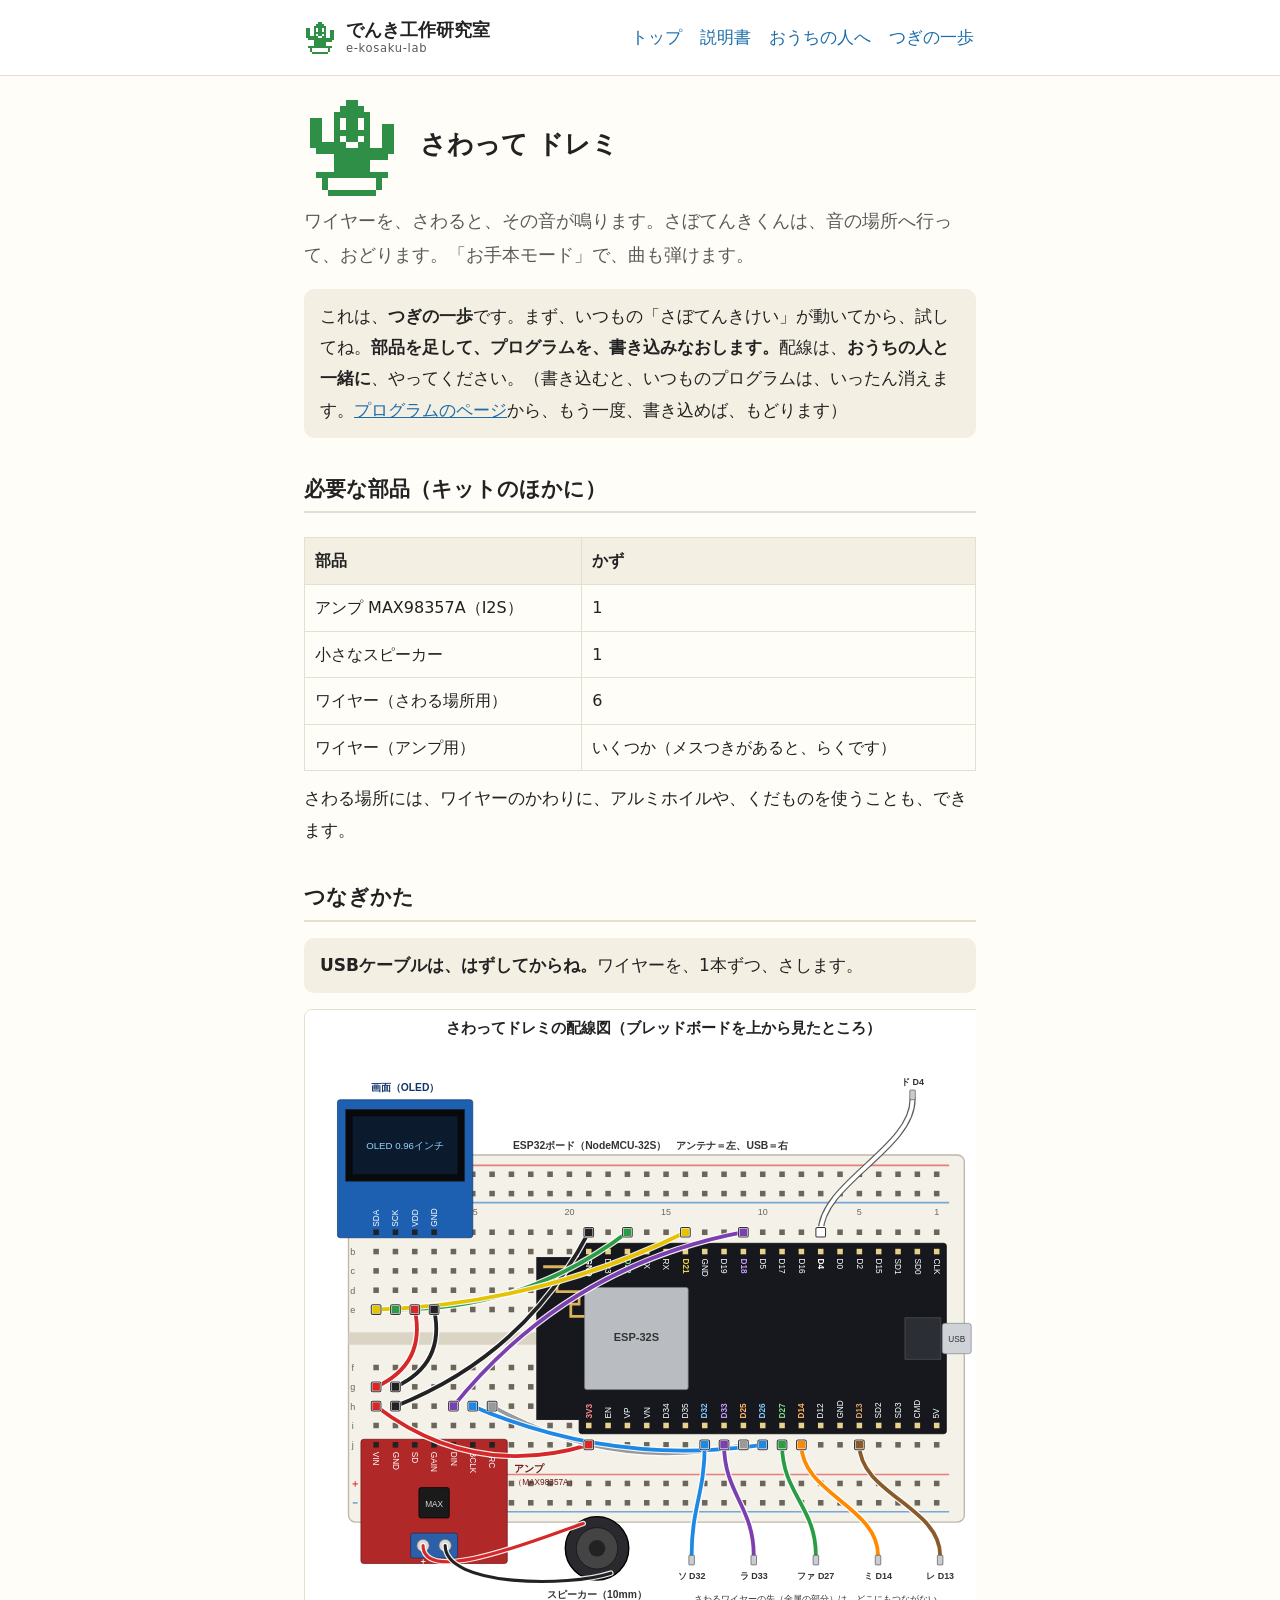
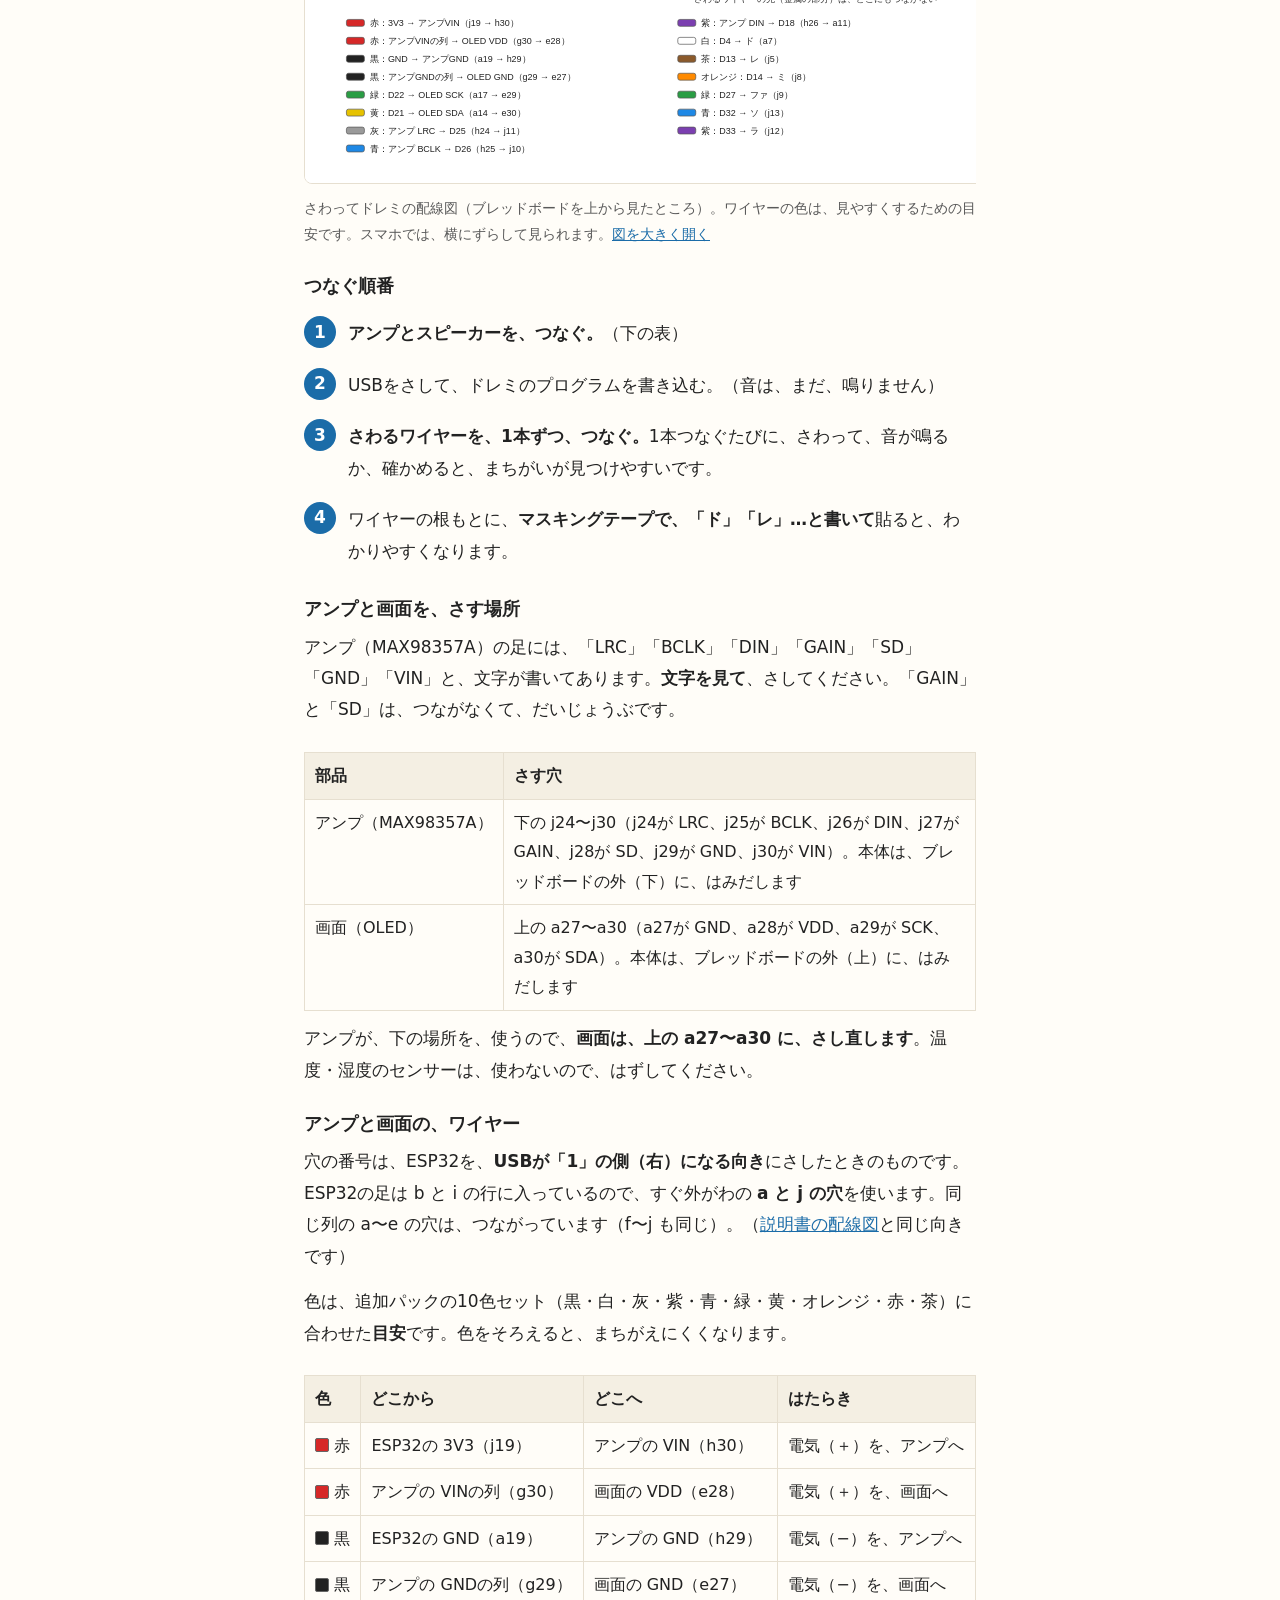
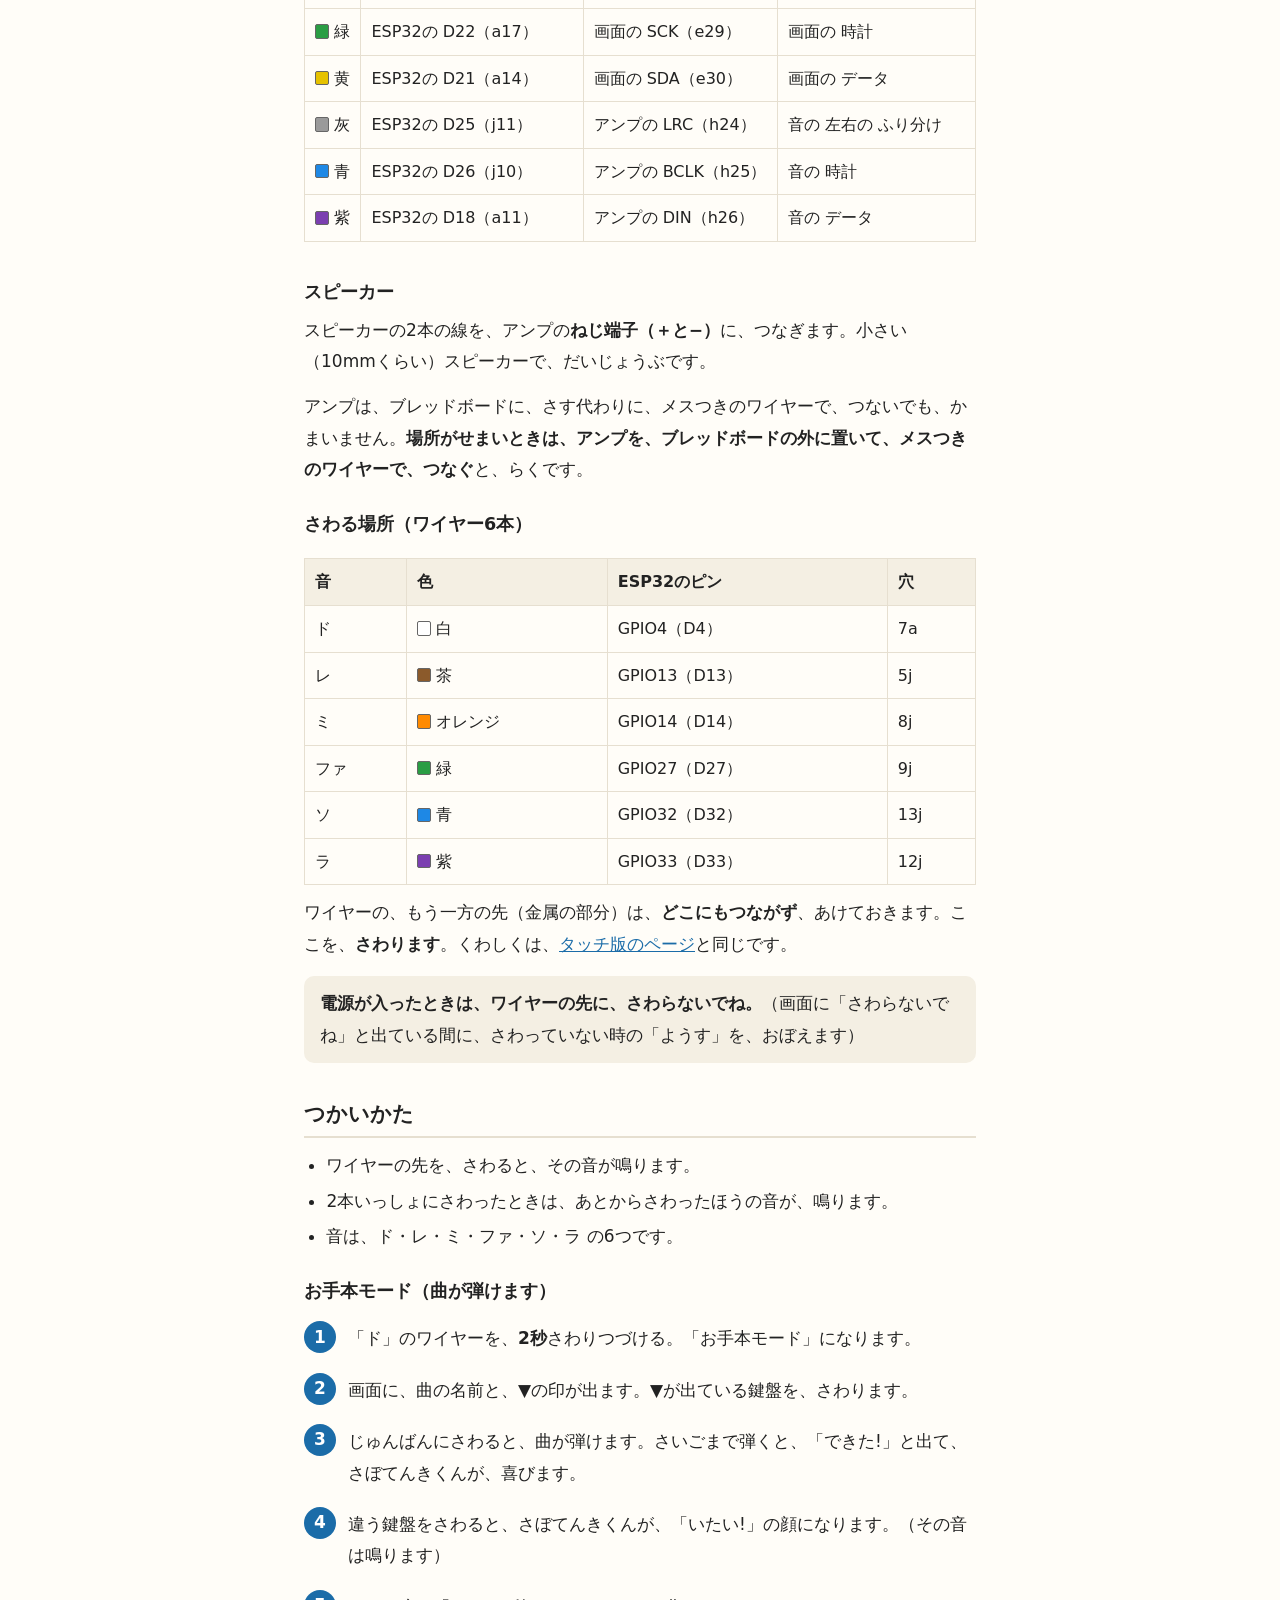
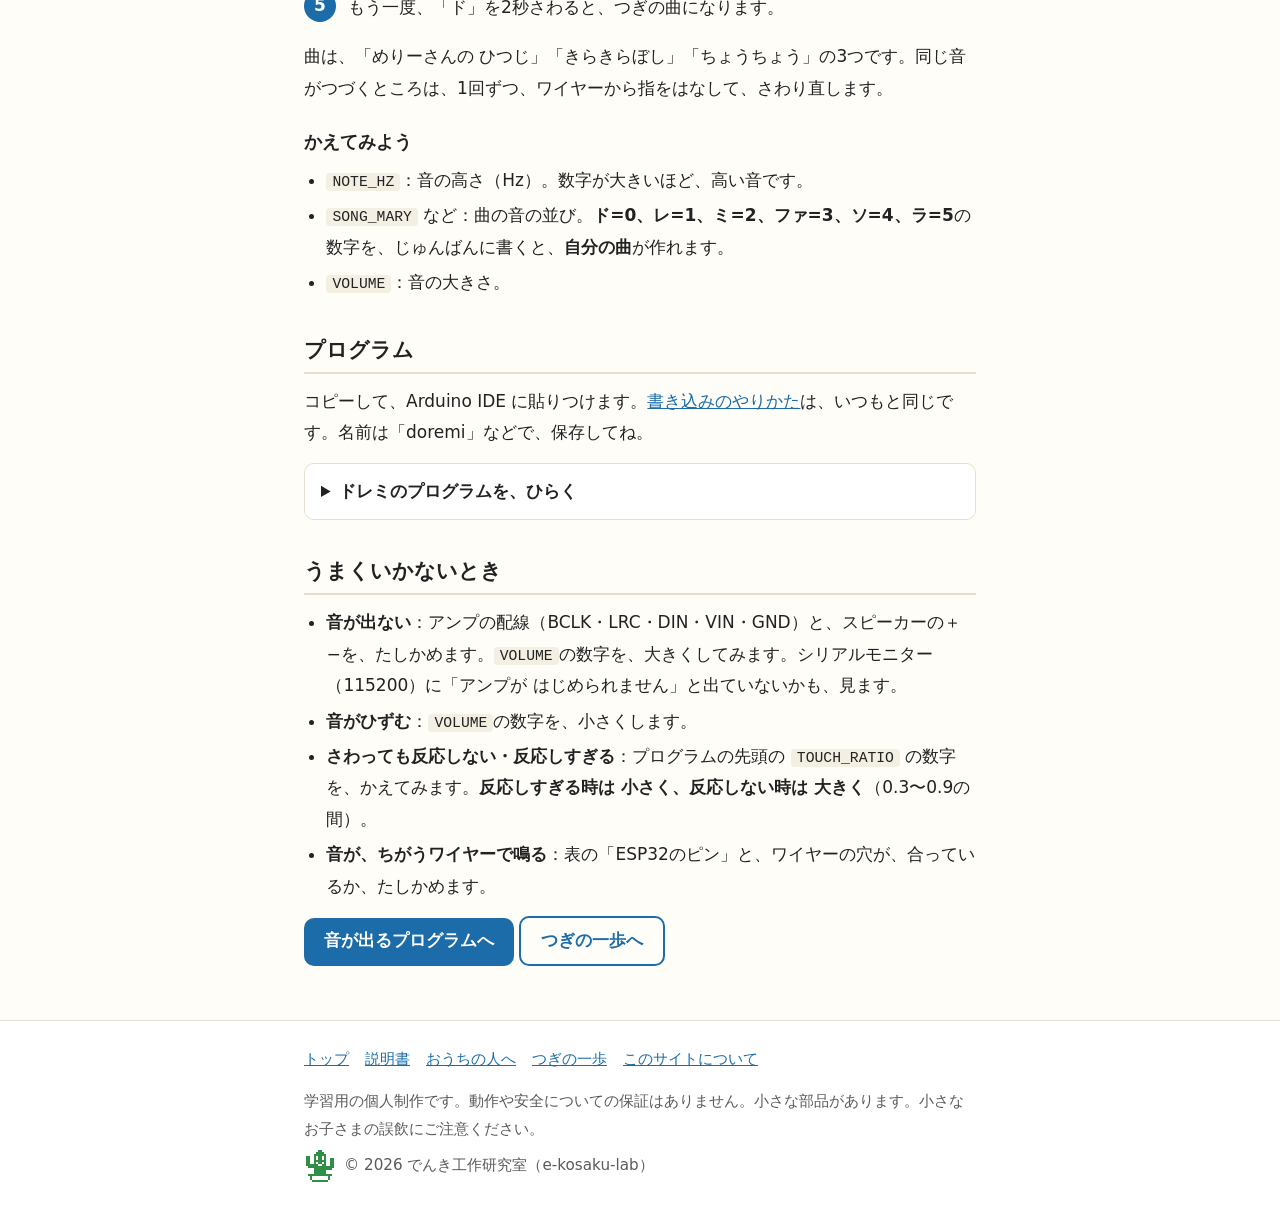
==== commit 82ba2202: "ドレミのページに配線図と色つきの表を追加 Co-Authored-By: Claude Sonnet 5.5 <noreply@anthropic.com>" ====
--- a/doremi.html
+++ b/doremi.html
@@ -57,6 +57,11 @@
   <h2 id="wire">つなぎかた</h2>
   <div class="note"><strong>USBケーブルは、はずしてからね。</strong>ワイヤーを、1本ずつ、さします。</div>
 
+  <figure>
+    <div class="scrollx"><img src="images/doremi-wiring.svg" width="1040" height="1120" alt="さわってドレミの配線図。ブレッドボードの上に、ESP32、画面、アンプがあり、電気、画面、アンプのワイヤーと、ド・レ・ミ・ファ・ソ・ラの6本のさわるワイヤーがつながっている。" loading="lazy"></div>
+    <figcaption>さわってドレミの配線図（ブレッドボードを上から見たところ）。ワイヤーの色は、見やすくするための目安です。スマホでは、横にずらして見られます。<a href="images/doremi-wiring.svg" target="_blank" rel="noopener">図を大きく開く</a></figcaption>
+  </figure>
+
   <h3>つなぐ順番</h3>
   <ol class="steps">
     <li><strong>アンプとスピーカーを、つなぐ。</strong>（下の表）</li>
@@ -103,17 +108,18 @@
   <h3>さわる場所（ワイヤー6本）</h3>
   <div class="tablewrap">
     <table>
-      <thead><tr><th>音</th><th>ESP32のピン</th><th>穴</th></tr></thead>
+      <thead><tr><th>音</th><th>色</th><th>ESP32のピン</th><th>穴</th></tr></thead>
       <tbody>
-        <tr><td>ド</td><td>GPIO4</td><td>7a</td></tr>
-        <tr><td>レ</td><td>GPIO13</td><td>5j</td></tr>
-        <tr><td>ミ</td><td>GPIO14</td><td>8j</td></tr>
-        <tr><td>ファ</td><td>GPIO27</td><td>9j</td></tr>
-        <tr><td>ソ</td><td>GPIO32</td><td>13j</td></tr>
-        <tr><td>ラ</td><td>GPIO33</td><td>12j</td></tr>
+        <tr><td>ド</td><td class="nw"><span style="display:inline-block;width:.9em;height:.9em;background:#ffffff;border:1px solid #666;border-radius:2px;vertical-align:-.1em;margin-right:.3em"></span>白</td><td>GPIO4（D4）</td><td>7a</td></tr>
+        <tr><td>レ</td><td class="nw"><span style="display:inline-block;width:.9em;height:.9em;background:#8b5a2b;border:1px solid #666;border-radius:2px;vertical-align:-.1em;margin-right:.3em"></span>茶</td><td>GPIO13（D13）</td><td>5j</td></tr>
+        <tr><td>ミ</td><td class="nw"><span style="display:inline-block;width:.9em;height:.9em;background:#ff8a00;border:1px solid #666;border-radius:2px;vertical-align:-.1em;margin-right:.3em"></span>オレンジ</td><td>GPIO14（D14）</td><td>8j</td></tr>
+        <tr><td>ファ</td><td class="nw"><span style="display:inline-block;width:.9em;height:.9em;background:#2a9d44;border:1px solid #666;border-radius:2px;vertical-align:-.1em;margin-right:.3em"></span>緑</td><td>GPIO27（D27）</td><td>9j</td></tr>
+        <tr><td>ソ</td><td class="nw"><span style="display:inline-block;width:.9em;height:.9em;background:#1e88e5;border:1px solid #666;border-radius:2px;vertical-align:-.1em;margin-right:.3em"></span>青</td><td>GPIO32（D32）</td><td>13j</td></tr>
+        <tr><td>ラ</td><td class="nw"><span style="display:inline-block;width:.9em;height:.9em;background:#7b3fb0;border:1px solid #666;border-radius:2px;vertical-align:-.1em;margin-right:.3em"></span>紫</td><td>GPIO33（D33）</td><td>12j</td></tr>
       </tbody>
     </table>
   </div>
+
   <p>ワイヤーの、もう一方の先（金属の部分）は、<strong>どこにもつながず</strong>、あけておきます。ここを、<strong>さわります</strong>。くわしくは、<a href="touch.html">タッチ版のページ</a>と同じです。</p>
   <div class="note"><strong>電源が入ったときは、ワイヤーの先に、さわらないでね。</strong>（画面に「さわらないでね」と出ている間に、さわっていない時の「ようす」を、おぼえます）</div>
 
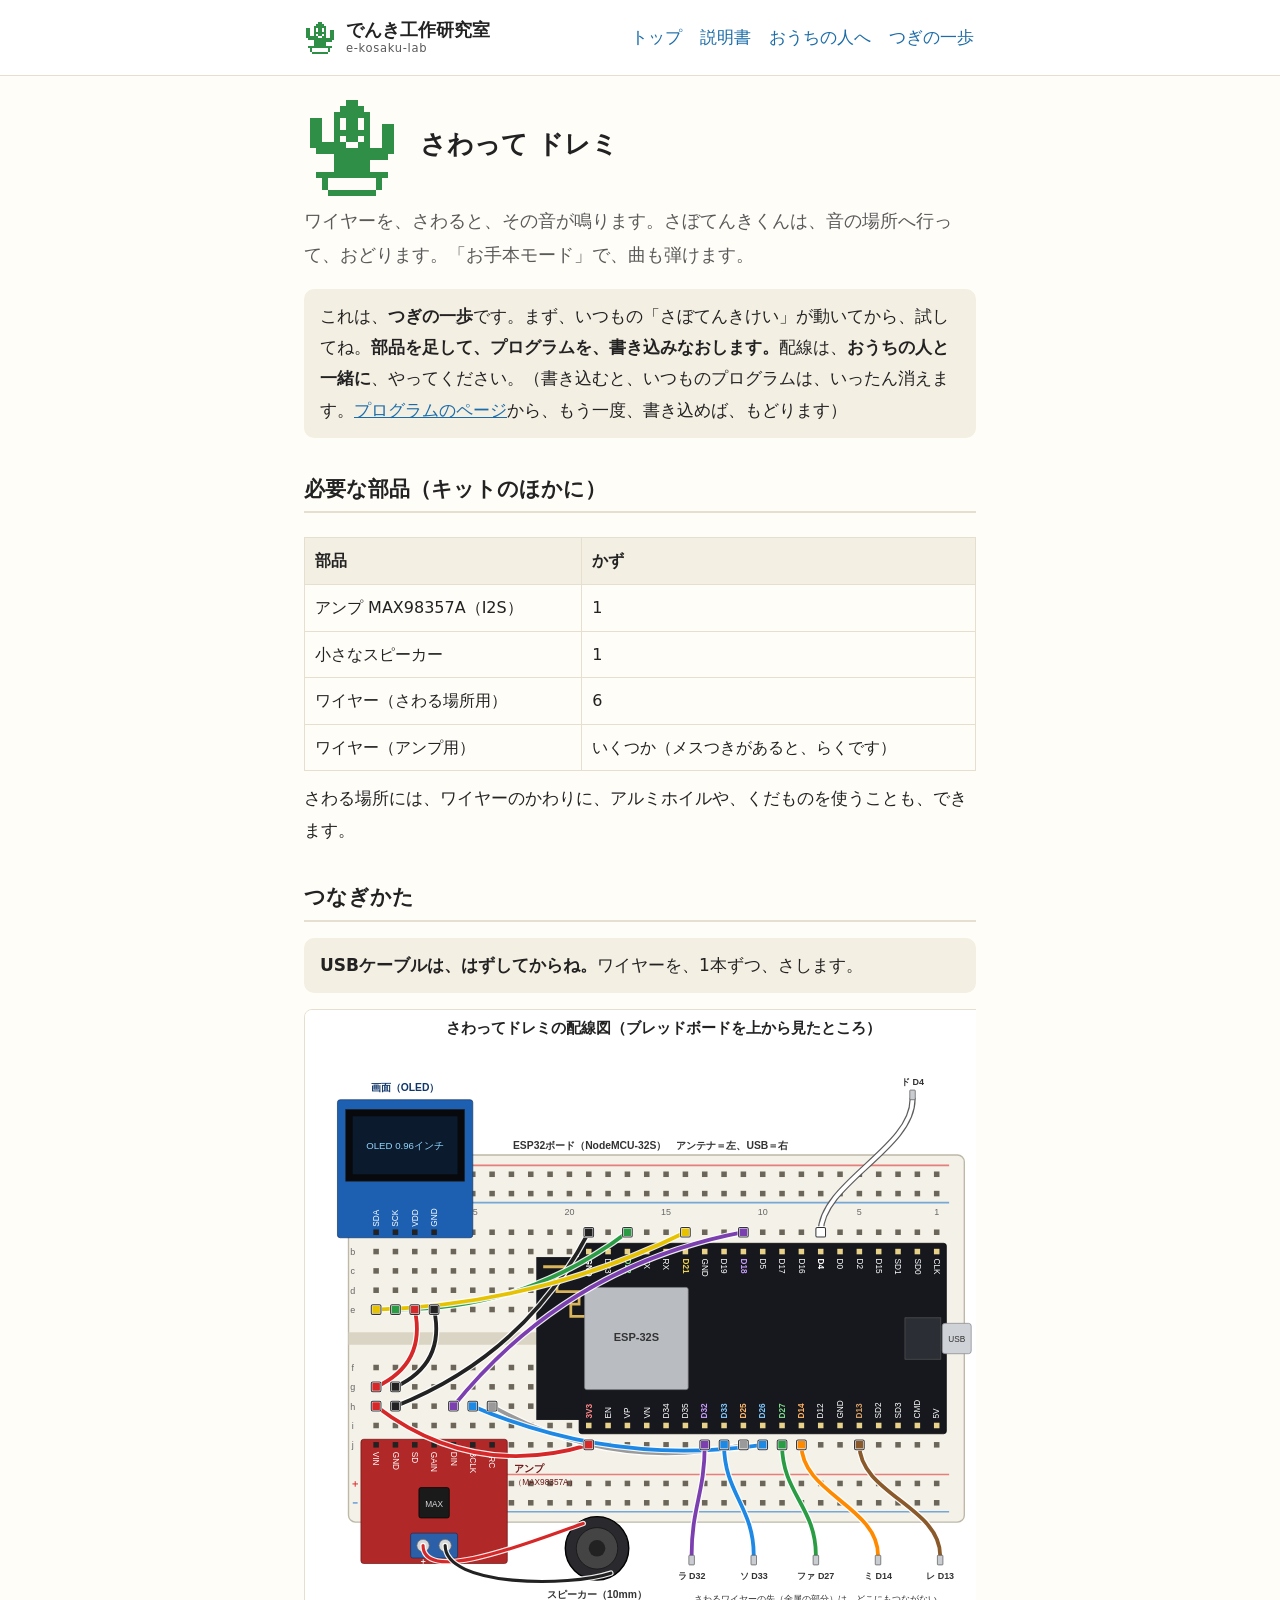
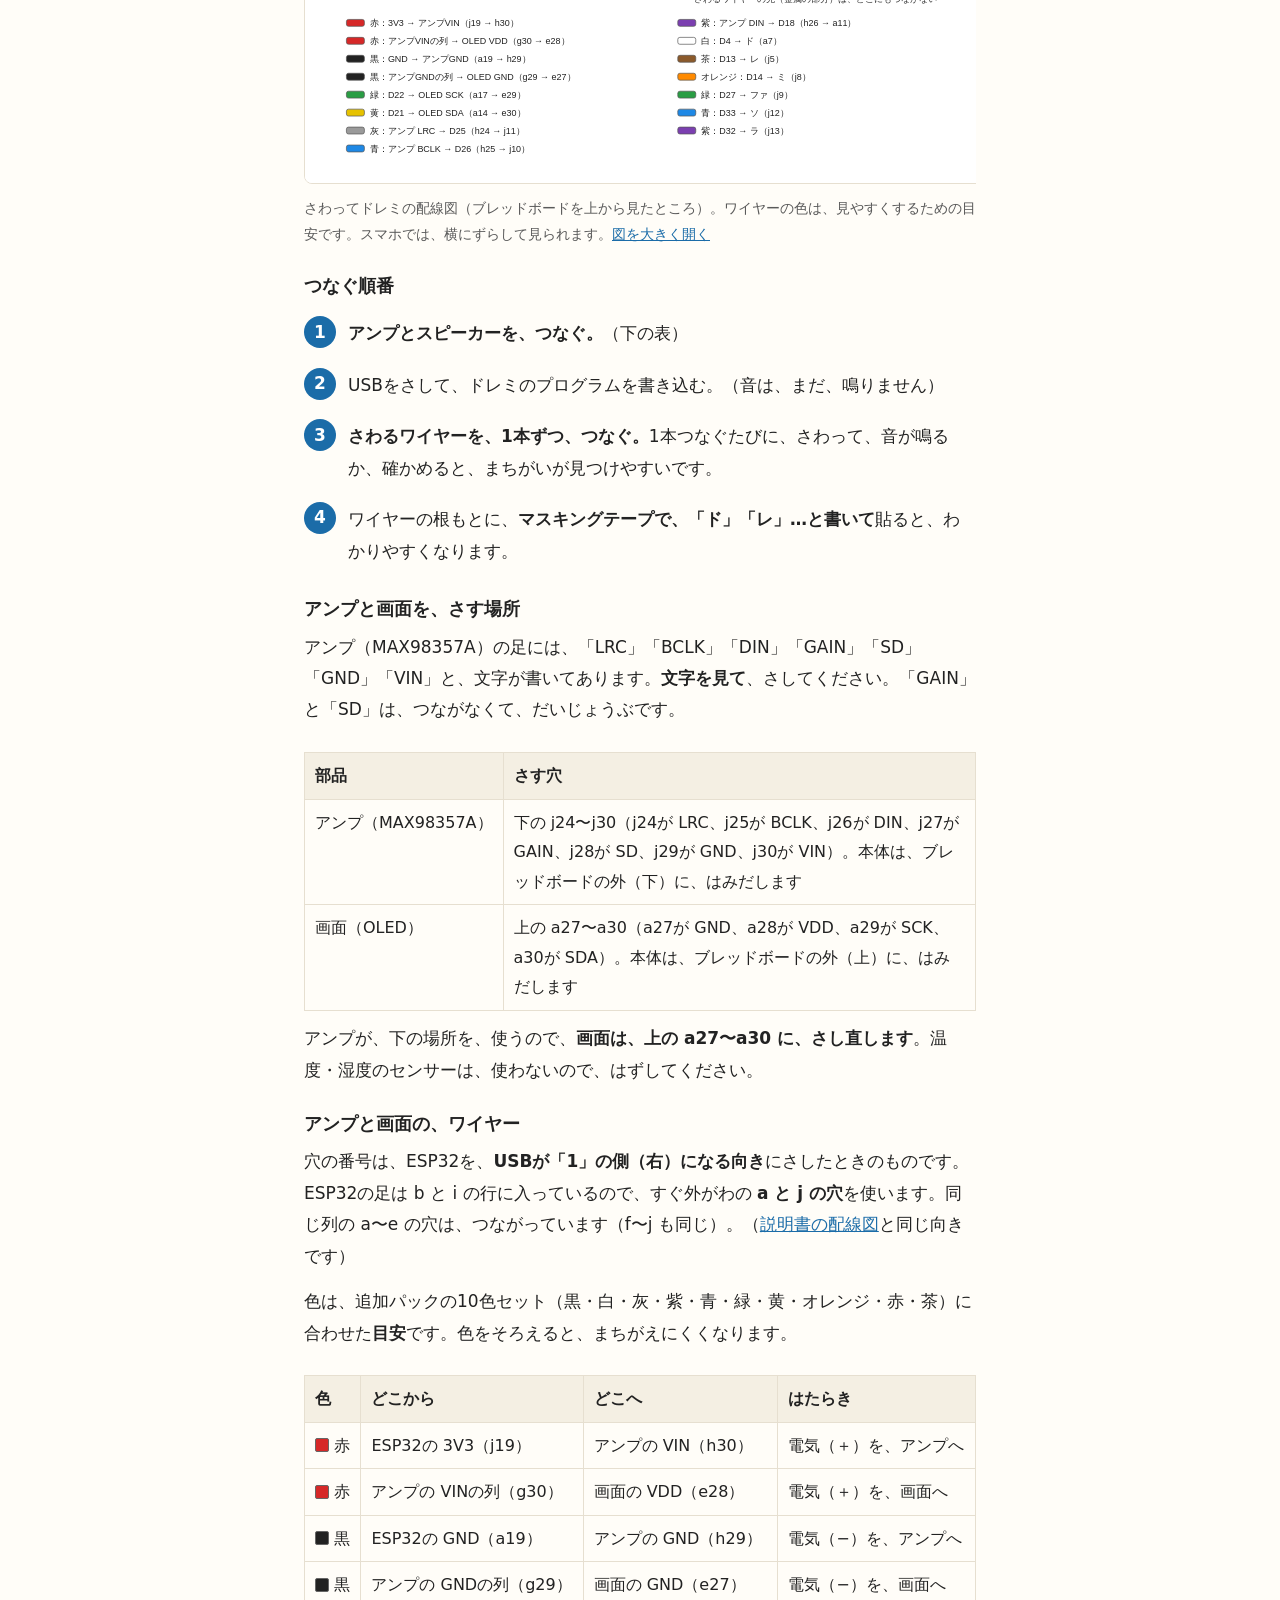
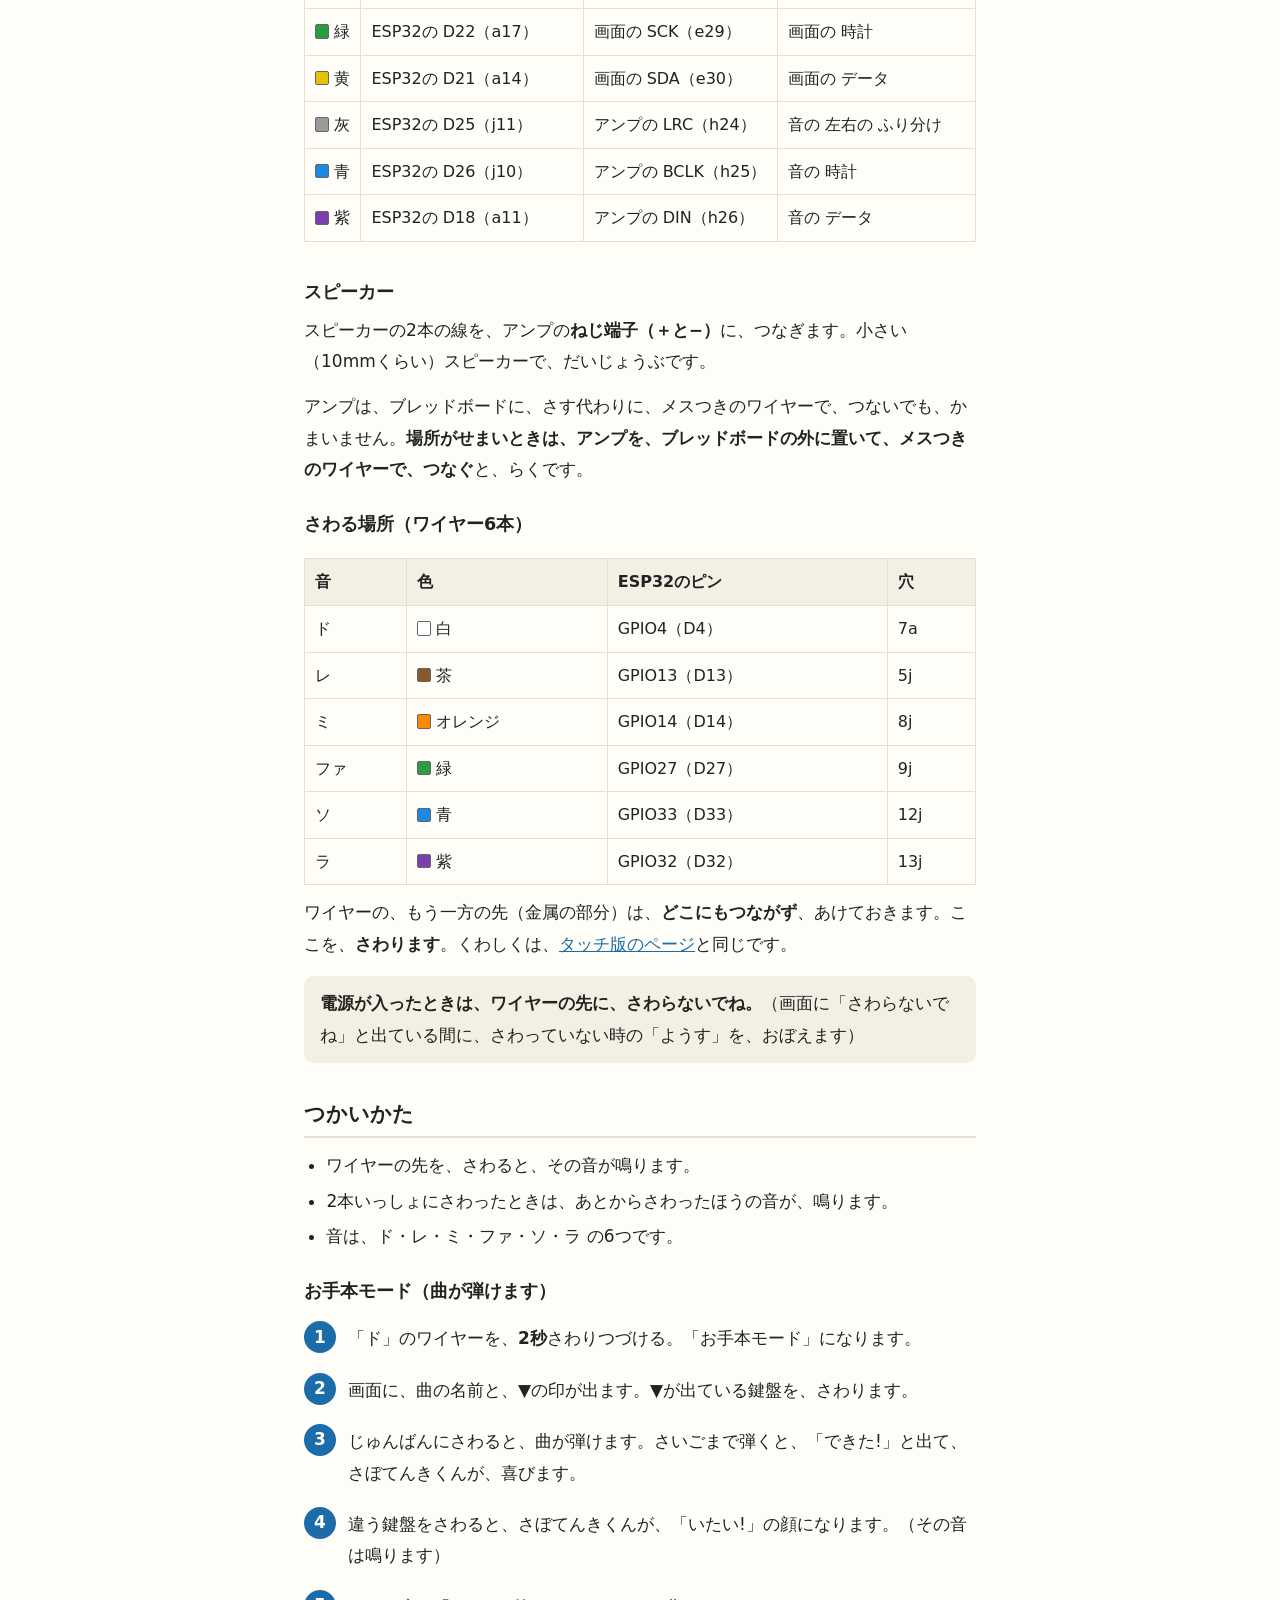
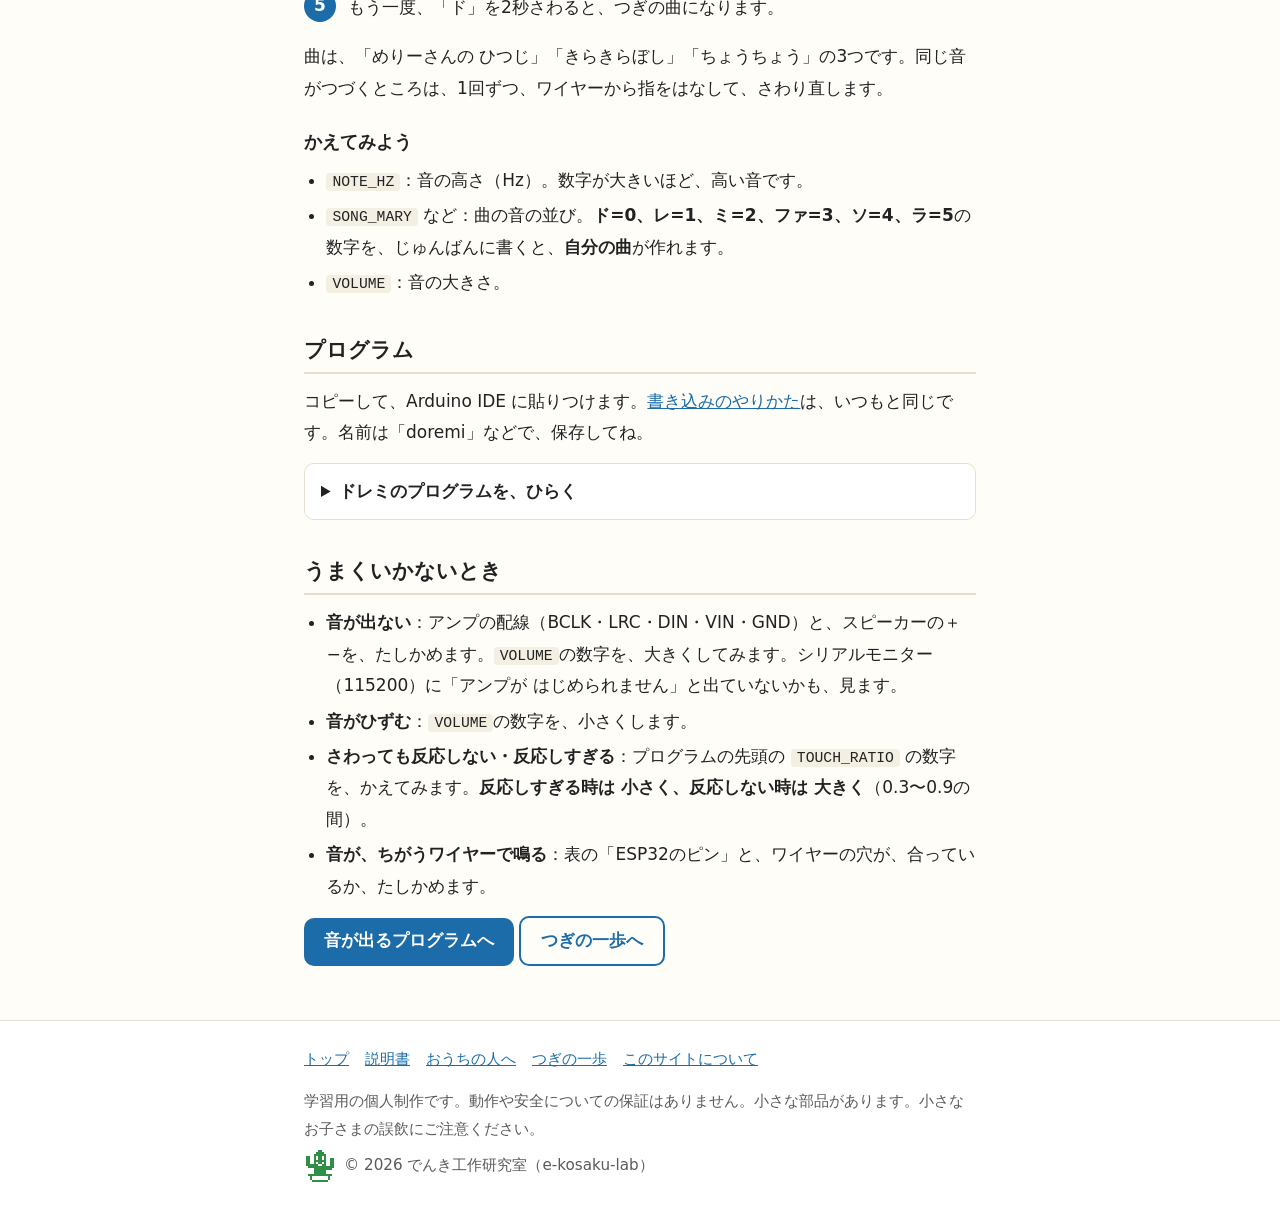
==== commit 077d8a7a: "ドレミ: ソとラのピン入れ替えに合わせて、表とコード、配線図を修正 Co-Authored-By: Claude Sonnet 5.5 <noreply@anthropic.com>" ====
--- a/doremi.html
+++ b/doremi.html
@@ -114,8 +114,8 @@
         <tr><td>レ</td><td class="nw"><span style="display:inline-block;width:.9em;height:.9em;background:#8b5a2b;border:1px solid #666;border-radius:2px;vertical-align:-.1em;margin-right:.3em"></span>茶</td><td>GPIO13（D13）</td><td>5j</td></tr>
         <tr><td>ミ</td><td class="nw"><span style="display:inline-block;width:.9em;height:.9em;background:#ff8a00;border:1px solid #666;border-radius:2px;vertical-align:-.1em;margin-right:.3em"></span>オレンジ</td><td>GPIO14（D14）</td><td>8j</td></tr>
         <tr><td>ファ</td><td class="nw"><span style="display:inline-block;width:.9em;height:.9em;background:#2a9d44;border:1px solid #666;border-radius:2px;vertical-align:-.1em;margin-right:.3em"></span>緑</td><td>GPIO27（D27）</td><td>9j</td></tr>
-        <tr><td>ソ</td><td class="nw"><span style="display:inline-block;width:.9em;height:.9em;background:#1e88e5;border:1px solid #666;border-radius:2px;vertical-align:-.1em;margin-right:.3em"></span>青</td><td>GPIO32（D32）</td><td>13j</td></tr>
-        <tr><td>ラ</td><td class="nw"><span style="display:inline-block;width:.9em;height:.9em;background:#7b3fb0;border:1px solid #666;border-radius:2px;vertical-align:-.1em;margin-right:.3em"></span>紫</td><td>GPIO33（D33）</td><td>12j</td></tr>
+        <tr><td>ソ</td><td class="nw"><span style="display:inline-block;width:.9em;height:.9em;background:#1e88e5;border:1px solid #666;border-radius:2px;vertical-align:-.1em;margin-right:.3em"></span>青</td><td>GPIO33（D33）</td><td>12j</td></tr>
+        <tr><td>ラ</td><td class="nw"><span style="display:inline-block;width:.9em;height:.9em;background:#7b3fb0;border:1px solid #666;border-radius:2px;vertical-align:-.1em;margin-right:.3em"></span>紫</td><td>GPIO32（D32）</td><td>13j</td></tr>
       </tbody>
     </table>
   </div>
@@ -181,7 +181,7 @@
 //   アンプの 出力 → スピーカー（＋と −）
 //   さわる場所（ワイヤーの、もう一方の先は、どこにも つながない）:
 //     GPIO4  → ド     GPIO13 → レ     GPIO14 → ミ
-//     GPIO27 → ファ   GPIO32 → ソ     GPIO33 → ラ
+//     GPIO27 → ファ   GPIO33 → ソ     GPIO32 → ラ
 //
 // つかいかた:
 //   ワイヤーの先を さわると、その音が 鳴ります。さぼてんきくんは、音の 場所へ 行って おどります。
@@ -576,8 +576,8 @@
   {13, 0, false, 0, 0, 0, false, false, false, false, 0},
   {14, 0, false, 0, 0, 0, false, false, false, false, 0},
   {27, 0, false, 0, 0, 0, false, false, false, false, 0},
-  {32, 0, false, 0, 0, 0, false, false, false, false, 0},
-  {33, 0, false, 0, 0, 0, false, false, false, false, 0},
+  {33, 0, false, 0, 0, 0, false, false, false, false, 0},   // ソ
+  {32, 0, false, 0, 0, 0, false, false, false, false, 0},   // ラ
 };
 unsigned long lastPress[NPADS] = {0, 0, 0, 0, 0, 0};
 
